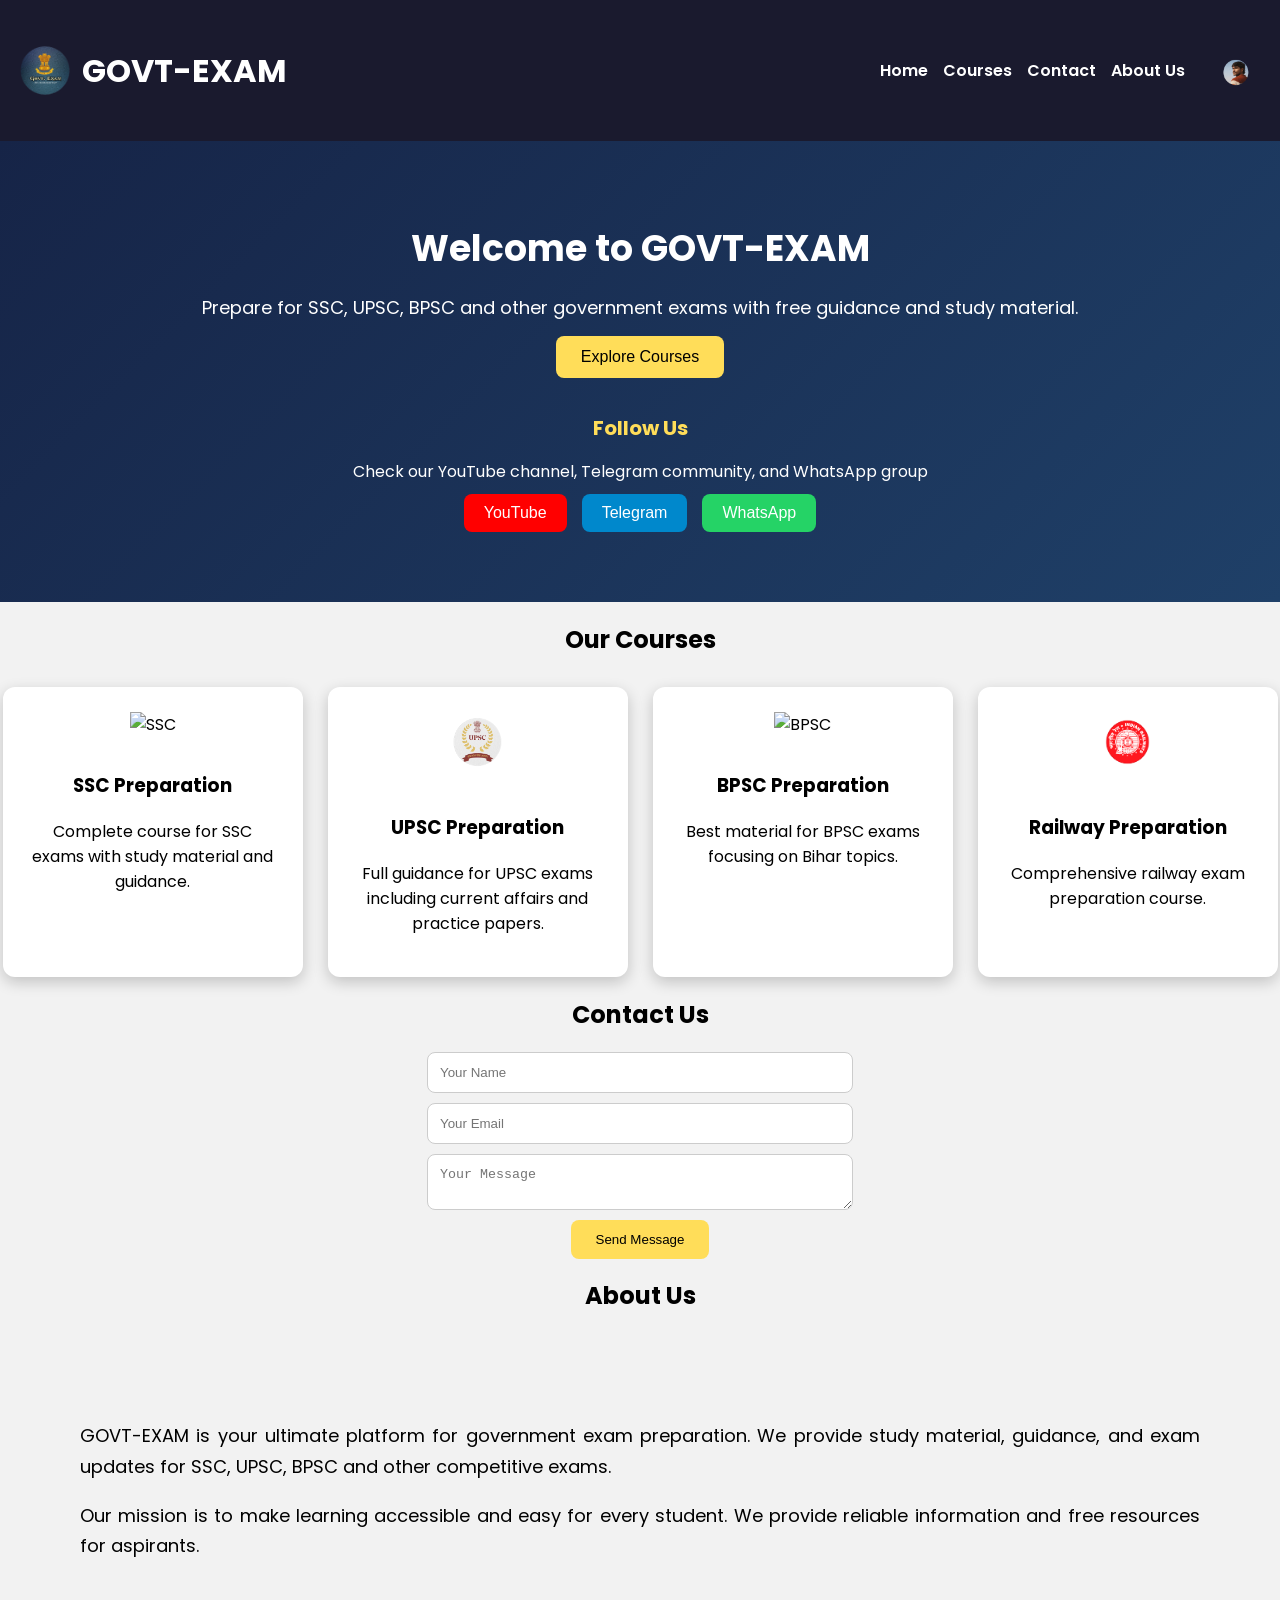
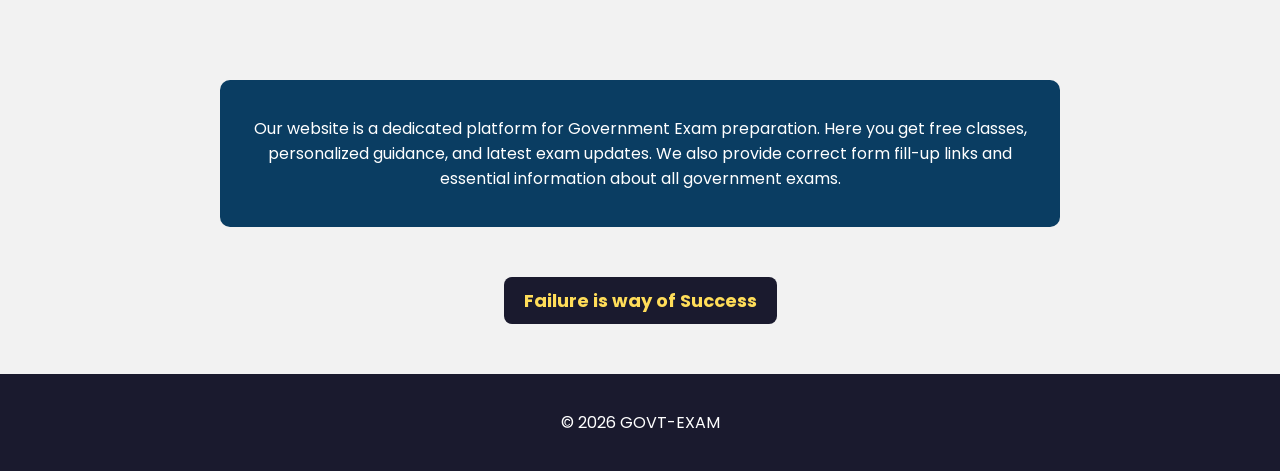
==== index.html @ facf81d2 "Add files via upload" ====
<!DOCTYPE html>
<html lang="en">

<head>
<meta charset="UTF-8">
<meta name="viewport" content="width=device-width, initial-scale=1.0">
<title>GOVT-EXAM</title>
<link rel="stylesheet" href="style.css">
<link href="https://fonts.googleapis.com/css2?family=Poppins:wght@400;600;700&display=swap" rel="stylesheet">
</head>

<body>

<!-- HEADER -->
<header>
  <div class="logo">
    <img src="images/logo.png" alt="Logo" class="site-logo">
    <h1>GOVT-EXAM</h1>
  </div>

  <nav>
    <a href="#home">Home</a>
    <a href="#course">Courses</a>
    <a href="mailto:yakshitttraj09@gmail.com" target="_blank">Contact</a>
    <a href="#about">About Us</a>

    <!-- Right side icon -->
    <img src="images/admin.png" alt="admin" class="header-icon">
  </nav>
</header>

<!-- HERO SECTION -->
<section id="home" class="hero">
  <div class="hero-content">
    <h2 class="fade-text">Welcome to GOVT-EXAM</h2>
    <p class="fade-text">
      Prepare for SSC, UPSC, BPSC and other government exams with free guidance and study material.
    </p>

    <!-- Explore Courses Button -->
    <a href="#course">
      <button class="hero-btn fade-text">Explore Courses</button>
    </a>

    <!-- Follow Us heading + description -->
    <div class="follow-text fade-text">
      <h3>Follow Us</h3>
      <p>Check our YouTube channel, Telegram community, and WhatsApp group</p>
    </div>

    <!-- Follow buttons -->
    <div class="channel-buttons fade-text">
      <a href="https://www.youtube.com/@govt-exam007" target="_blank">
        <button class="youtube-btn">YouTube</button>
      </a>
      <a href="https://t.me/govtexam007" target="_blank">
        <button class="telegram-btn">Telegram</button>
      </a>
      <a href="https://whatsapp.com/channel/0029Vb3pKhh4SpkOGBUiUi27" target="_blank">
        <button class="whatsapp-btn">WhatsApp</button>
      </a>
    </div>
  </div>
</section>

<!-- COURSES SECTION -->
<section id="course">
<h2>Our Courses</h2>
<div class="course-container">
  <div class="course-box">
    <img src="images/ssc.png.png" alt="SSC">
    <h3>SSC Preparation</h3>
    <p>Complete course for SSC exams with study material and guidance.</p>
  </div>
  <div class="course-box">
    <img src="images/upsc.png.png" alt="UPSC">
    <h3>UPSC Preparation</h3>
    <p>Full guidance for UPSC exams including current affairs and practice papers.</p>
  </div>
  <div class="course-box">
    <img src="images/bpsc.png.png" alt="BPSC">
    <h3>BPSC Preparation</h3>
    <p>Best material for BPSC exams focusing on Bihar topics.</p>
  </div>
  <div class="course-box">
    <img src="images/railway.png.png" alt="Railway">
    <h3>Railway Preparation</h3>
    <p>Comprehensive railway exam preparation course.</p>
  </div>
</div>
</section>

<!-- CONTACT SECTION -->
<section id="contact">
<h2>Contact Us</h2>
<form>
  <input type="text" placeholder="Your Name" required>
  <input type="email" placeholder="Your Email" required>
  <textarea placeholder="Your Message" required></textarea>
  <button type="submit">Send Message</button>
</form>
</section>

<!-- ABOUT SECTION -->
<section id="about">
<h2>About Us</h2>
<div class="about-container">
  
  <div class="about-text">
    <p>GOVT-EXAM is your ultimate platform for government exam preparation. 
    We provide study material, guidance, and exam updates for SSC, UPSC, BPSC and other competitive exams.</p>
    <p>Our mission is to make learning accessible and easy for every student. 
    We provide reliable information and free resources for aspirants.</p>
  </div>
</div>

<div class="about-extra">
<p>Our website is a dedicated platform for Government Exam preparation. 
Here you get free classes, personalized guidance, and latest exam updates. 
We also provide correct form fill-up links and essential information about all government exams.</p>
</div>

<div class="about-slogan">
<strong>Failure is way of Success</strong>
</div>
</section>

<!-- FOOTER -->
<footer>
<p>© 2026 GOVT-EXAM</p>
</footer>

<!-- FADE-IN JS -->
<script>
  // Simple page load fade-in
  document.addEventListener('DOMContentLoaded', function() {
    const faders = document.querySelectorAll('.fade-text');
    faders.forEach(el => {
      el.style.opacity = 0;
      el.style.transform = 'translateY(20px)';
      setTimeout(() => {
        el.style.transition = 'all 1s ease';
        el.style.opacity = 1;
        el.style.transform = 'translateY(0)';
      }, 200);
    });
  });
</script>

</body>
</html>
---- style.css ----
/* GENERAL */
body{
  font-family:'Poppins',sans-serif;
  margin:0;
  background:#f2f2f2;
  text-align:center;
}

header{
  background:#1a1a2e;
  color:white;
  padding:15px 20px;
  display:flex;
  justify-content:space-between;
  align-items:center;
  flex-wrap:wrap;
}

.logo{
  display:flex;
  align-items:center;
  gap:12px;
}

.logo img{
  width:50px;
  height:auto;
  object-fit:cover;
  border-radius:50%;
}

nav{
  display:flex;
  align-items:center;
  gap:15px;
}

/* HEADER NAV LINKS */
nav a{
  color:white;
  text-decoration:none;
  font-weight:600;
}

nav a:hover{
  color:#ffdd59;
}

/* HEADER ICON (RIGHT SIDE) */
.header-icon{
  width:50px;       /* circle size */
  height:50px;      /* circle size */
  border-radius:50%;
  object-fit:cover;  /* image poora fill ho */
  cursor:pointer;
  margin-left:10px;
  transition: transform 0.3s ease;
}

.header-icon:hover{
  transform: scale(1.1);
  box-shadow: 0 4px 12px rgba(0,0,0,0.4);
}

/* HERO SECTION */
.hero{
  background: linear-gradient(135deg,#162447,#1f4068);
  color: white;
  padding: 50px 20px;
  display: flex;
  flex-direction: column;
  justify-content: flex-start;
  align-items: center;
  min-height: 320px;
}

.hero-content h2{
  font-size:36px;
  margin-bottom: 10px;
}

.hero-content p{
  font-size:18px;
  margin-bottom: 15px;
}

.hero-btn{
  padding:12px 25px;
  font-size:16px;
  margin-bottom: 15px;
  background:#ffdd59;
  border:none;
  border-radius:8px;
  cursor:pointer;
  transition: all 0.3s ease;
}

.hero-btn:hover{
  transform: scale(1.1);
  box-shadow: 0 8px 20px rgba(0,0,0,0.3);
  background:#ffcc00;
}

/* FOLLOW US heading + description */
.follow-text h3{
  margin-top:20px;
  margin-bottom:5px;
  font-size:20px;
  color:#ffdd59;
}

.follow-text p{
  margin-bottom:10px;
  font-size:16px;
  color:#ffffff;
}

/* Follow buttons */
.channel-buttons{
  display:flex;
  justify-content:center;
  gap:15px;
  flex-wrap:wrap;
  margin-bottom:20px;
}

.channel-buttons button{
  padding:10px 20px;
  border:none;
  border-radius:8px;
  cursor:pointer;
  font-size:16px;
  transition: all 0.3s ease;
}

.youtube-btn{
  background:#ff0000;
  color:white;
}

.youtube-btn:hover{
  transform: scale(1.1);
  box-shadow: 0 8px 20px rgba(0,0,0,0.3);
  background:#cc0000;
}

.telegram-btn{
  background:#0088cc;
  color:white;
}

.telegram-btn:hover{
  transform: scale(1.1);
  box-shadow: 0 8px 20px rgba(0,0,0,0.3);
  background:#0077b6;
}

.whatsapp-btn{
  background:#25D366;
  color:white;
}

.whatsapp-btn:hover{
  transform: scale(1.1);
  box-shadow: 0 8px 20px rgba(0,0,0,0.3);
  background:#1ebe57;
}

/* COURSES */
.course-container{
  display:flex;
  justify-content:center;
  flex-wrap:wrap;
  gap:25px;
  margin-top:30px;
}

.course-box{
  background:white;
  padding:25px;
  width:250px;
  border-radius:12px;
  box-shadow:0 5px 15px rgba(0,0,0,0.2);
  text-align:center;
}

.course-box img{
  width: auto;
  height: 60px;
  object-fit: contain;
  margin-bottom: 15px;
}

/* FORM */
form{
  display:flex;
  flex-direction:column;
  align-items:center;
  gap:10px;
  max-width:400px;
  margin:auto;
}

input,textarea{
  width:100%;
  padding:12px;
  border-radius:8px;
  border:1px solid #ccc;
}

form button{
  padding:12px 25px;
  background:#ffdd59;
  border:none;
  border-radius:8px;
  cursor:pointer;
  transition: all 0.3s ease;
}

form button:hover{
  transform: scale(1.05);
  box-shadow: 0 6px 15px rgba(0,0,0,0.2);
  background:#ffcc00;
}

/* ABOUT */
.about-container{
  display:flex;
  justify-content:center;
  flex-wrap:wrap;
  gap:30px;
  padding:50px;
}

.about-text {
  width: 100%;
  max-width: 100%;
  text-align: justify;
  padding: 20px 30px;
  font-size: 18px;
  line-height: 1.7;
  box-sizing: border-box;
}

.about-extra{
  max-width:800px;
  margin:30px auto;
  background:#0a3d62;
  color:white;
  padding:20px;
  border-radius:10px;
}

.about-slogan{
  display:inline-block;
  margin:20px auto 50px auto;
  padding:10px 20px;
  font-size:18px;
  font-weight:600;
  color:#ffdd59;
  background:#1a1a2e;
  border-radius:8px;
}

/* FADE-IN ANIMATION */
.fade-text{
  opacity: 0;
  transform: translateY(20px);
  transition: all 1s ease;
}

/* FOOTER */
footer{
  background:#1a1a2e;
  color:white;
  padding:20px;
}

/* RESPONSIVE */
@media(max-width:768px){
  header{
    flex-direction:column;
  }

  .course-container{
    flex-direction:column;
    align-items:center;
  }

  .channel-buttons{
    flex-direction:column;
  }
}
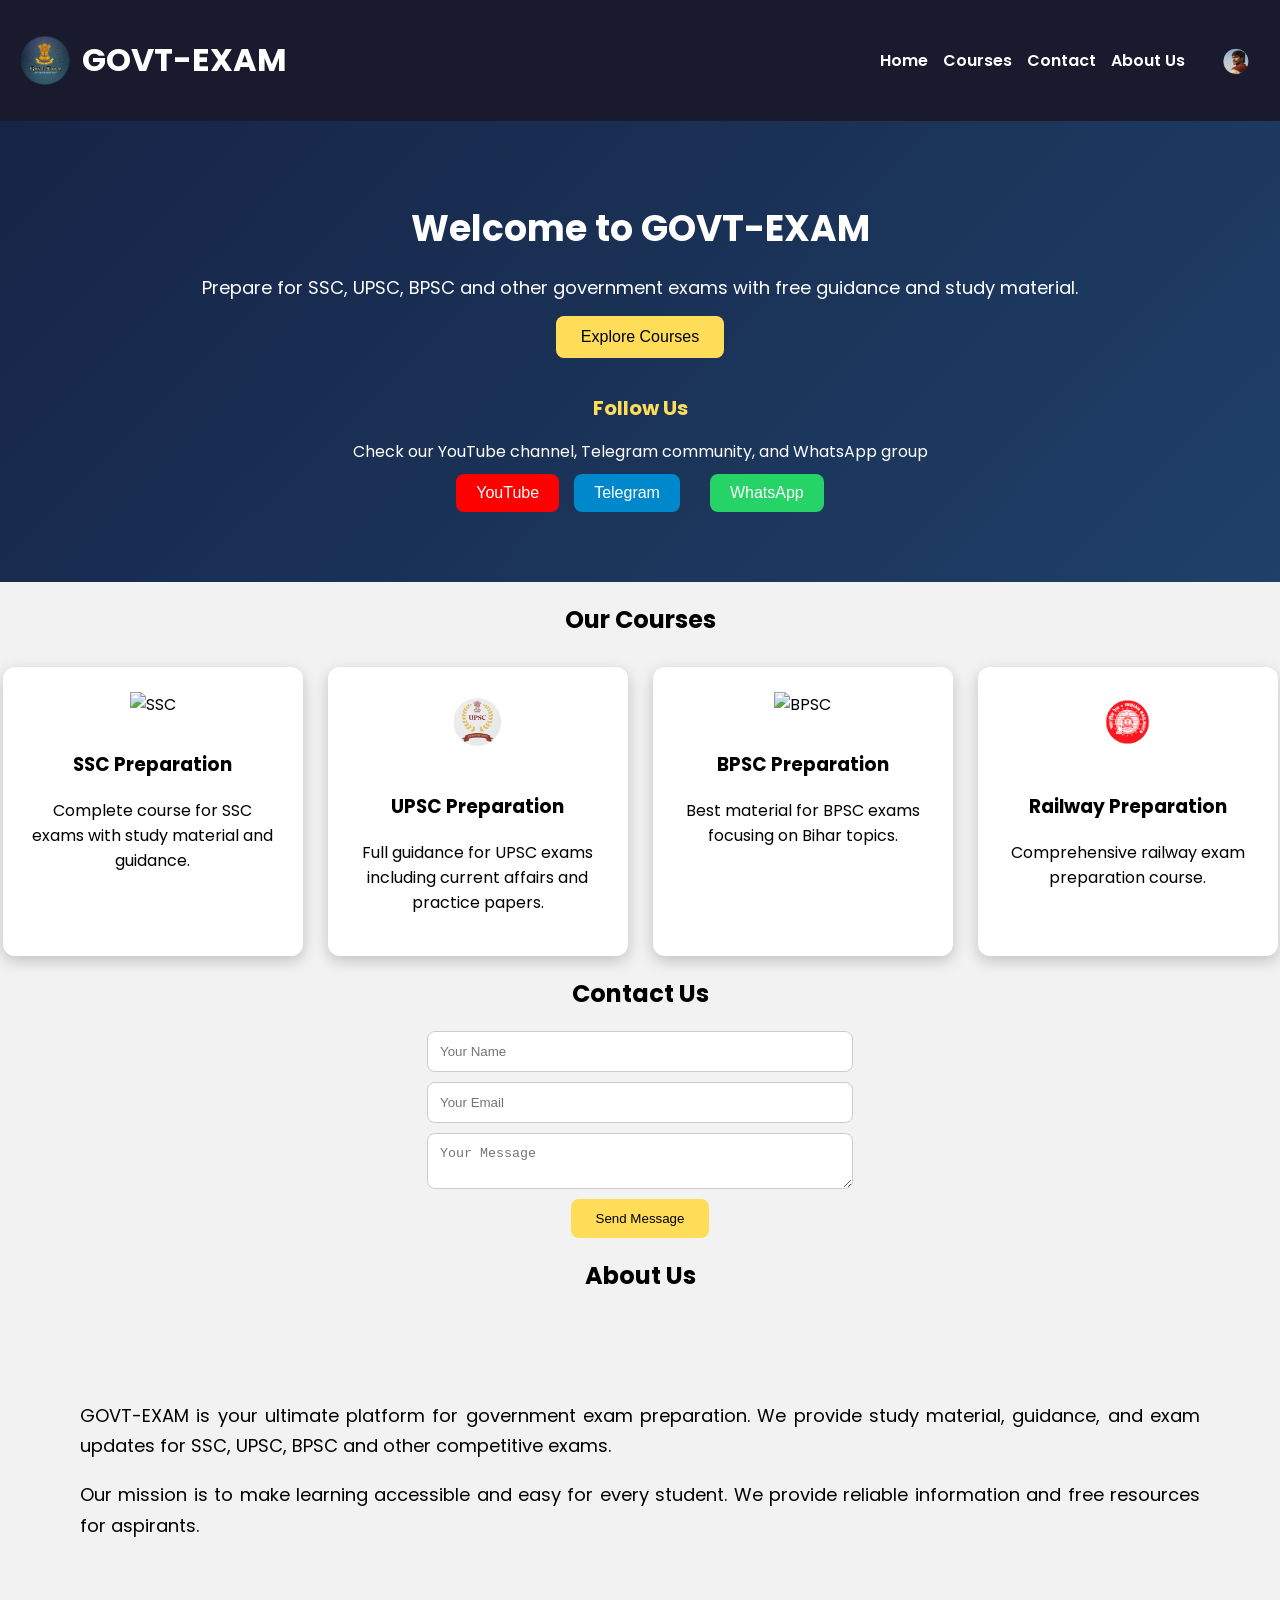
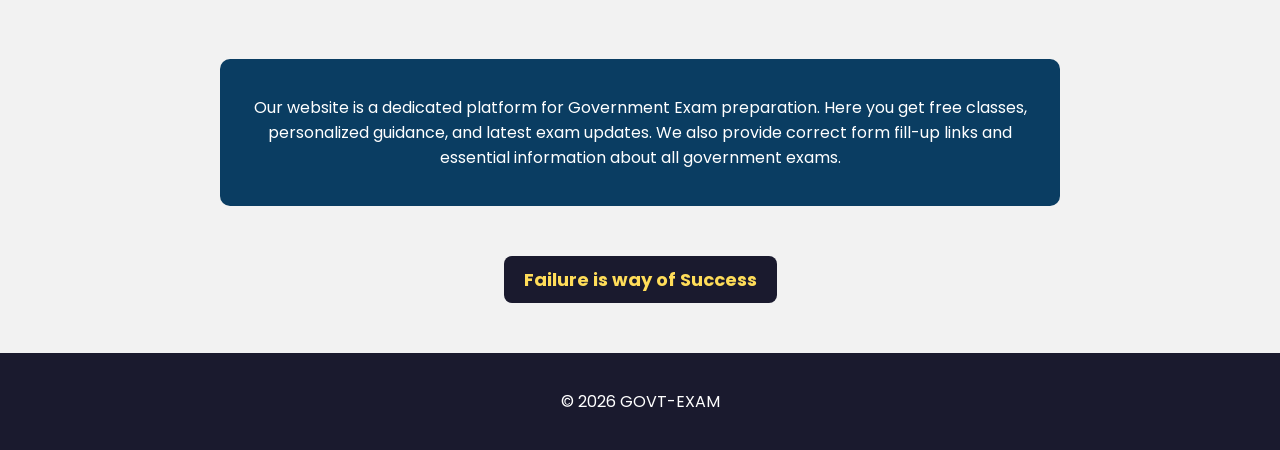
==== commit defede44: "Add files via upload" ====
--- a/index.html
+++ b/index.html
@@ -56,7 +56,7 @@
       <a href="https://t.me/govtexam007" target="_blank">
         <button class="telegram-btn">Telegram</button>
       </a>
-      <a href="https://whatsapp.com/channel/0029Vb3pKhh4SpkOGBUiUi27" target="_blank">
+      <a href="https://wa.me/919608470862" target="_blank"></a>
         <button class="whatsapp-btn">WhatsApp</button>
       </a>
     </div>
--- a/style.css
+++ b/style.css
@@ -6,6 +6,7 @@
   text-align:center;
 }
 
+/* HEADER */
 header{
   background:#1a1a2e;
   color:white;
@@ -24,7 +25,7 @@
 
 .logo img{
   width:50px;
-  height:auto;
+  height:50px;
   object-fit:cover;
   border-radius:50%;
 }
@@ -35,7 +36,7 @@
   gap:15px;
 }
 
-/* HEADER NAV LINKS */
+/* HEADER LINKS */
 nav a{
   color:white;
   text-decoration:none;
@@ -48,10 +49,10 @@
 
 /* HEADER ICON (RIGHT SIDE) */
 .header-icon{
-  width:50px;       /* circle size */
-  height:50px;      /* circle size */
+  width:50px;
+  height:50px;
   border-radius:50%;
-  object-fit:cover;  /* image poora fill ho */
+  object-fit:cover;
   cursor:pointer;
   margin-left:10px;
   transition: transform 0.3s ease;
@@ -101,7 +102,7 @@
   background:#ffcc00;
 }
 
-/* FOLLOW US heading + description */
+/* FOLLOW US */
 .follow-text h3{
   margin-top:20px;
   margin-bottom:5px;
@@ -185,10 +186,10 @@
 }
 
 .course-box img{
-  width: auto;
-  height: 60px;
-  object-fit: contain;
-  margin-bottom: 15px;
+  width:auto;
+  height:60px;
+  object-fit:contain;
+  margin-bottom:15px;
 }
 
 /* FORM */
@@ -232,14 +233,14 @@
   padding:50px;
 }
 
-.about-text {
-  width: 100%;
-  max-width: 100%;
-  text-align: justify;
-  padding: 20px 30px;
-  font-size: 18px;
-  line-height: 1.7;
-  box-sizing: border-box;
+.about-text{
+  width:100%;
+  max-width:100%;
+  text-align:justify;
+  padding:20px 30px;
+  font-size:18px;
+  line-height:1.7;
+  box-sizing:border-box;
 }
 
 .about-extra{
@@ -264,8 +265,8 @@
 
 /* FADE-IN ANIMATION */
 .fade-text{
-  opacity: 0;
-  transform: translateY(20px);
+  opacity:0;
+  transform:translateY(20px);
   transition: all 1s ease;
 }
 
@@ -276,18 +277,49 @@
   padding:20px;
 }
 
-/* RESPONSIVE */
+/* RESPONSIVE / MOBILE */
 @media(max-width:768px){
   header{
     flex-direction:column;
-  }
-
-  .course-container{
+    align-items:center;
+    gap:10px;
+  }
+  nav{
     flex-direction:column;
+    gap:10px;
     align-items:center;
   }
-
+  .header-icon{
+    margin-left:0;
+    margin-top:5px;
+  }
+  .hero-content h2{
+    font-size:28px;
+  }
+  .hero-content p{
+    font-size:16px;
+  }
+  .hero-btn{
+    width:80%;
+    padding:12px 0;
+  }
   .channel-buttons{
     flex-direction:column;
+    gap:10px;
+  }
+  .course-box{
+    width:90%;
+    max-width:300px;
+    margin:auto;
+  }
+  .about-text{
+    padding:15px 10px;
+  }
+  .about-extra{
+    padding:15px 10px;
+  }
+  .about-slogan{
+    font-size:16px;
+    padding:8px 15px;
   }
 }
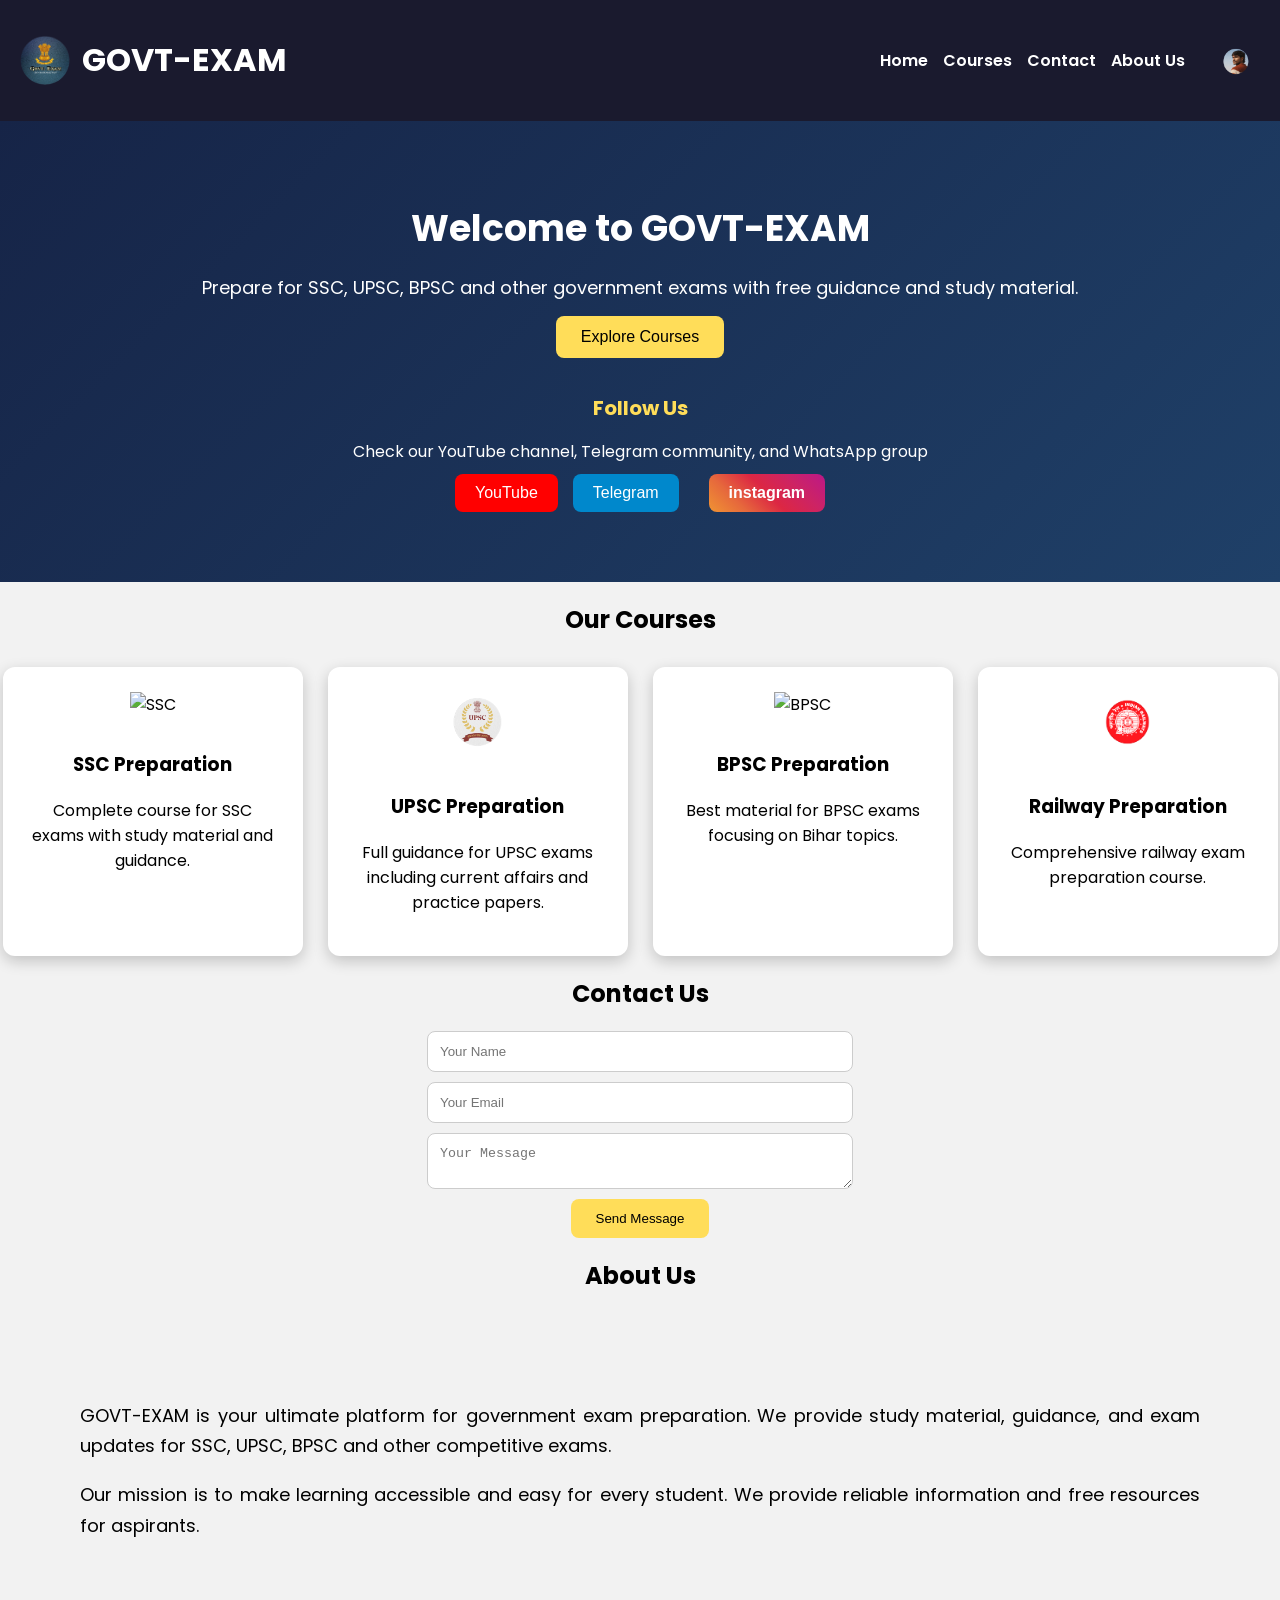
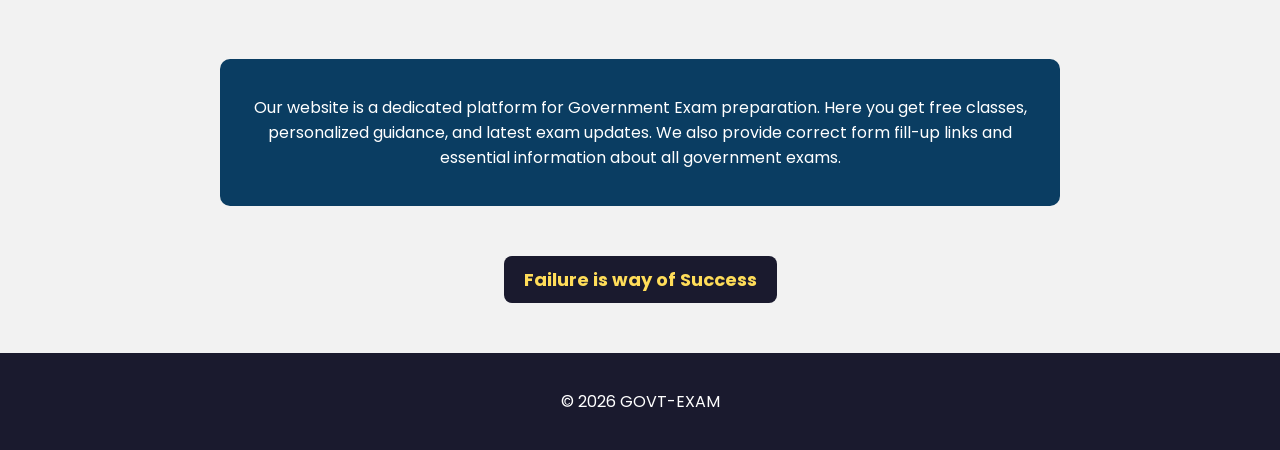
==== commit 1c8ddc4e: "Add files via upload" ====
--- a/index.html
+++ b/index.html
@@ -56,8 +56,8 @@
       <a href="https://t.me/govtexam007" target="_blank">
         <button class="telegram-btn">Telegram</button>
       </a>
-      <a href="https://wa.me/919608470862" target="_blank"></a>
-        <button class="whatsapp-btn">WhatsApp</button>
+      <a href="https://www.instagram.com/i.m_s_suryavansi45k?igsh=MWpoMmgzaXhkYjN5eQ==" target="_blank"></a>
+        <button class="instagram-btn">instagram</button>
       </a>
     </div>
   </div>
--- a/style.css
+++ b/style.css
@@ -160,13 +160,22 @@
   background:#25D366;
   color:white;
 }
-
-.whatsapp-btn:hover{
-  transform: scale(1.1);
-  box-shadow: 0 8px 20px rgba(0,0,0,0.3);
-  background:#1ebe57;
-}
-
+.instagram-btn {
+  display: inline-block;
+  padding: 10px 20px;
+  color: white;
+  font-size: 16px;
+  text-decoration: none;
+  border-radius: 8px;
+  font-weight: bold;
+  background: linear-gradient(45deg, #f09433, #e6683c, #dc2743, #cc2366, #bc1888);
+  transition: 0.3s;
+}
+
+.instagram-btn:hover {
+  transform: scale(1.05);
+  opacity: 0.9;
+}
 /* COURSES */
 .course-container{
   display:flex;
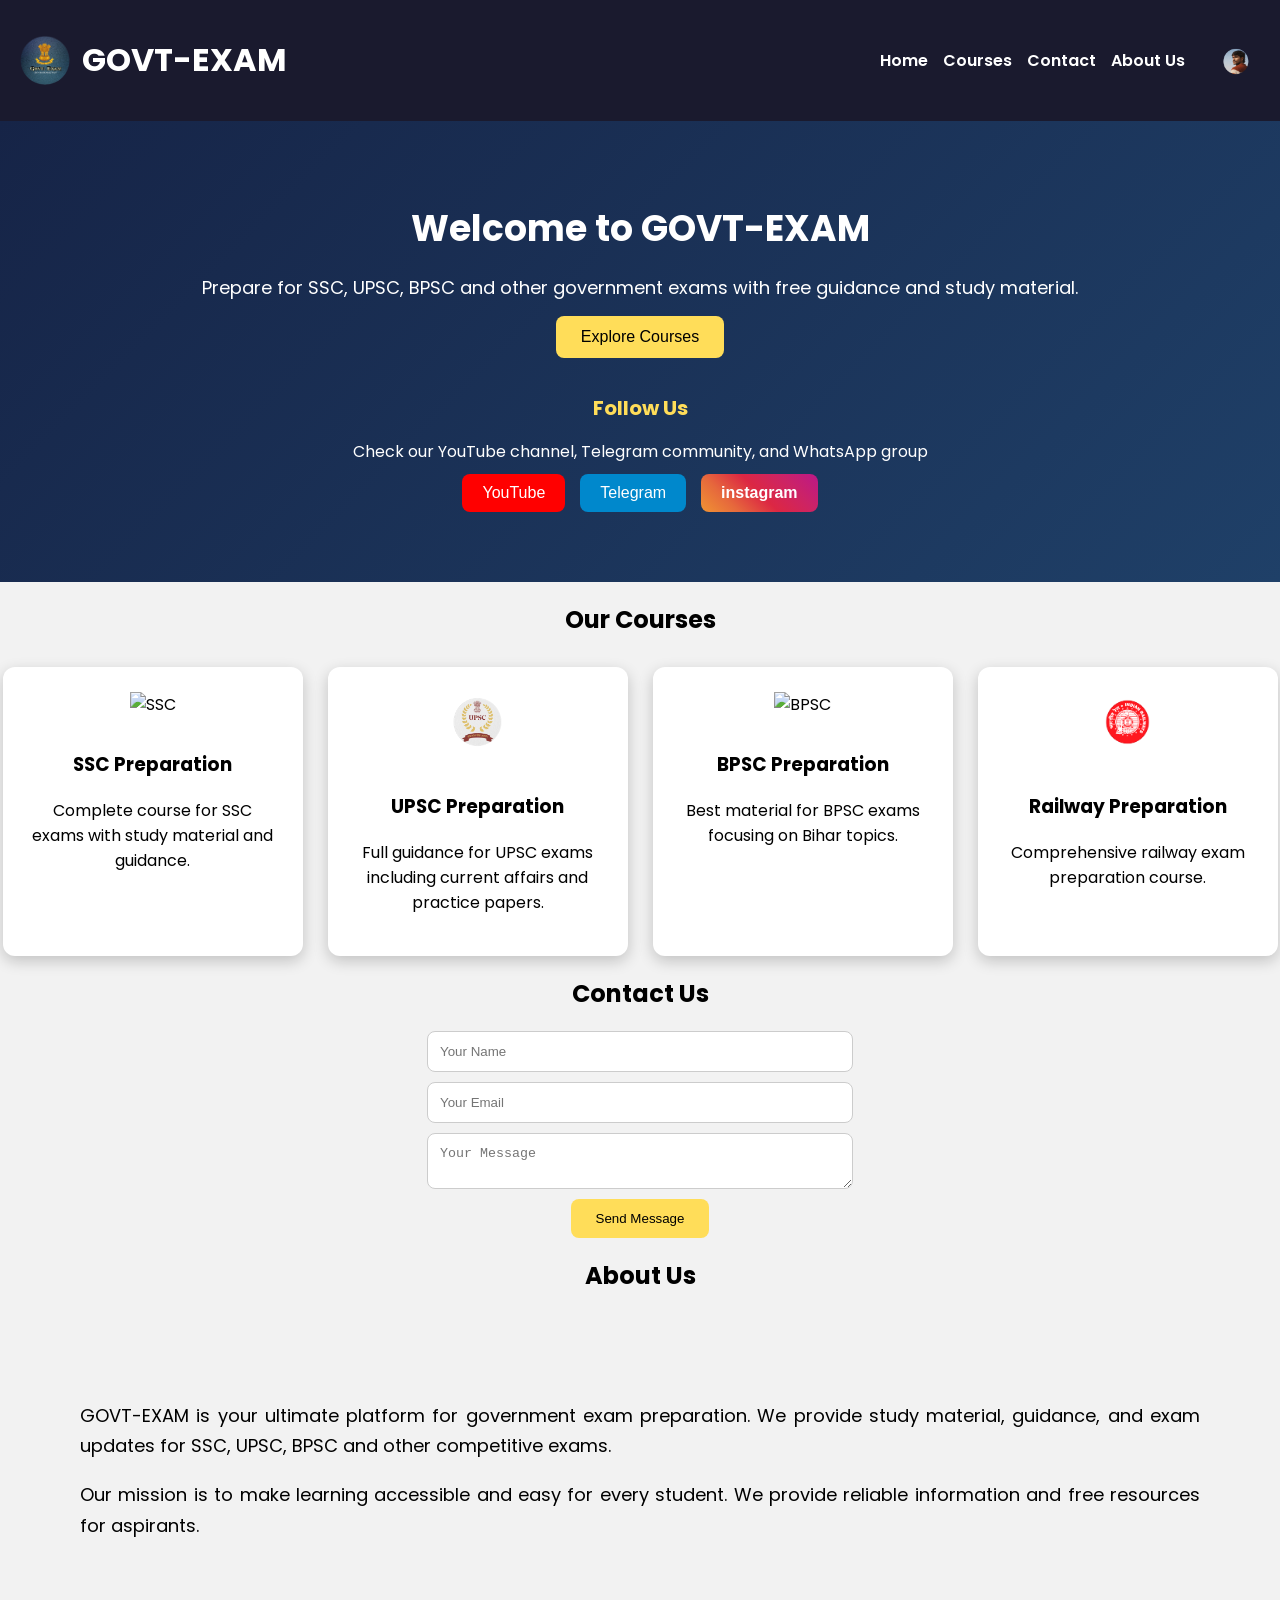
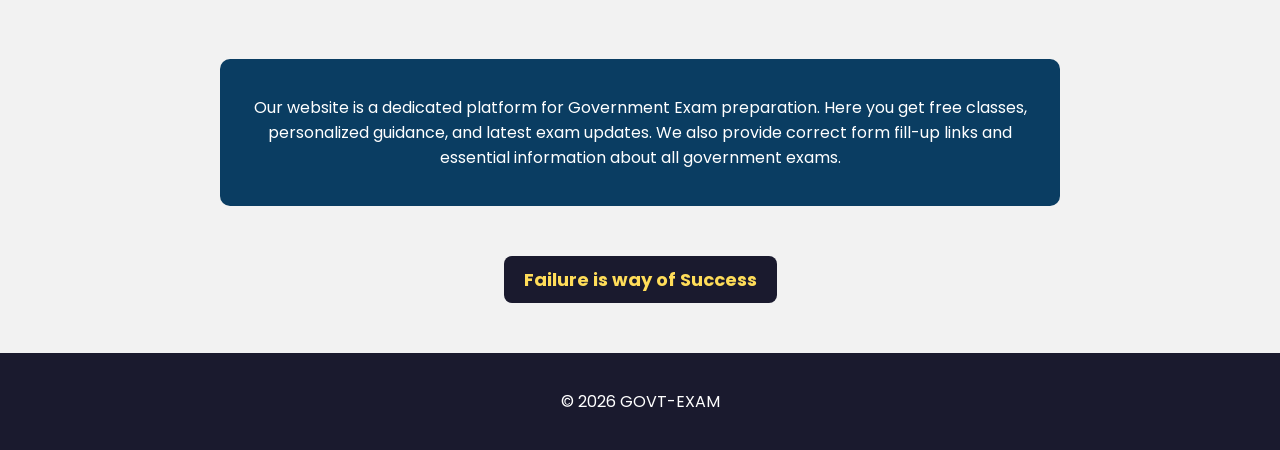
==== commit 0cee4e0d: "Add files via upload" ====
--- a/index.html
+++ b/index.html
@@ -56,8 +56,8 @@
       <a href="https://t.me/govtexam007" target="_blank">
         <button class="telegram-btn">Telegram</button>
       </a>
-      <a href="https://www.instagram.com/i.m_s_suryavansi45k?igsh=MWpoMmgzaXhkYjN5eQ==" target="_blank"></a>
-        <button class="instagram-btn">instagram</button>
+    <a href="https://www.instagram.com/i.m_s_suryavansi45k?igsh=MWpoMmgzaXhkYjN5eQ==" target="-blank">
+      <button class="instagram-btn">instagram</button>
       </a>
     </div>
   </div>
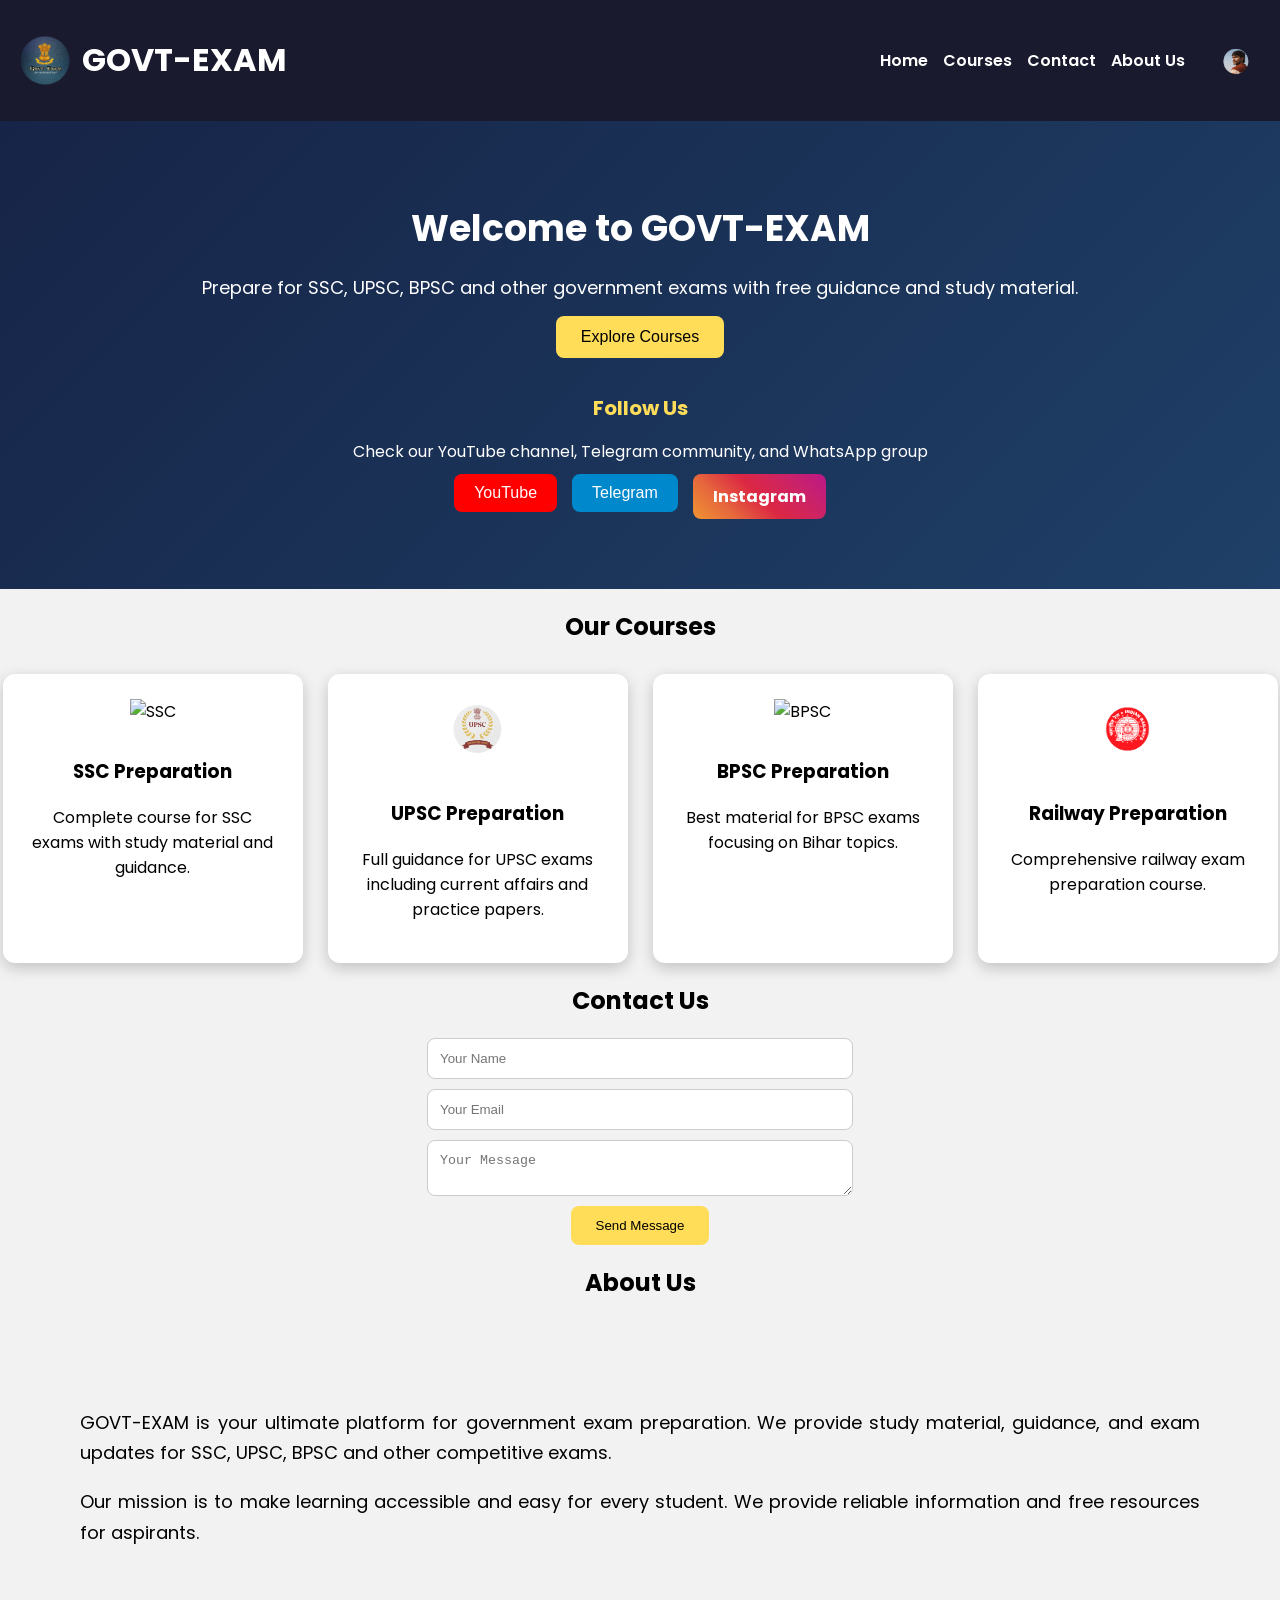
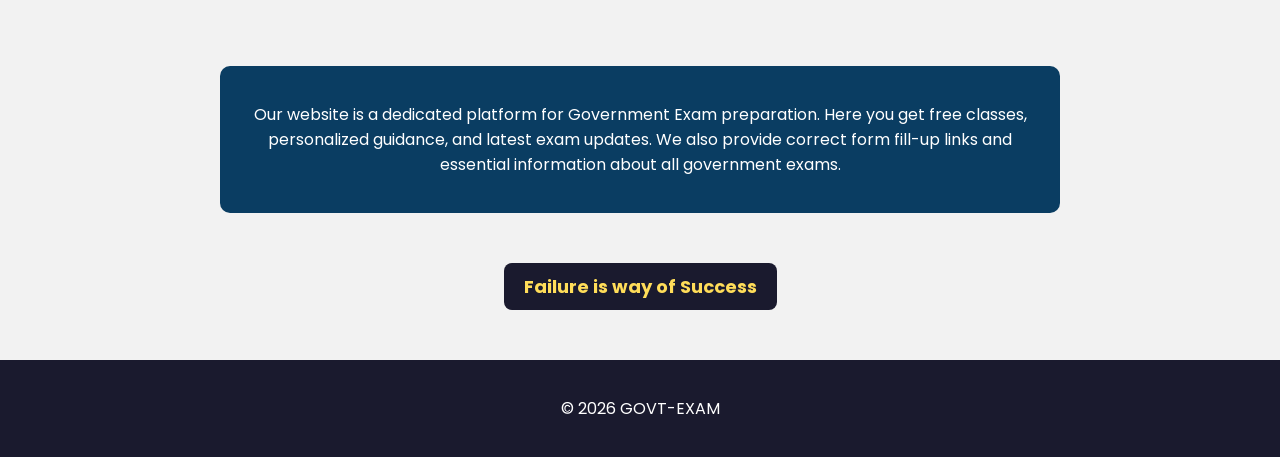
==== commit d2e62bf6: "Add files via upload" ====
--- a/index.html
+++ b/index.html
@@ -56,9 +56,9 @@
       <a href="https://t.me/govtexam007" target="_blank">
         <button class="telegram-btn">Telegram</button>
       </a>
-    <a href="https://www.instagram.com/i.m_s_suryavansi45k?igsh=MWpoMmgzaXhkYjN5eQ==" target="-blank">
-      <button class="instagram-btn">instagram</button>
-      </a>
+    <a href="https://www.instagram.com/i.m_s_suryavansi45k?igsh=MWpoMmgzaXhkYjN5eQ==" target="_blank" class="instagram-btn">
+   Instagram
+</a>
     </div>
   </div>
 </section>
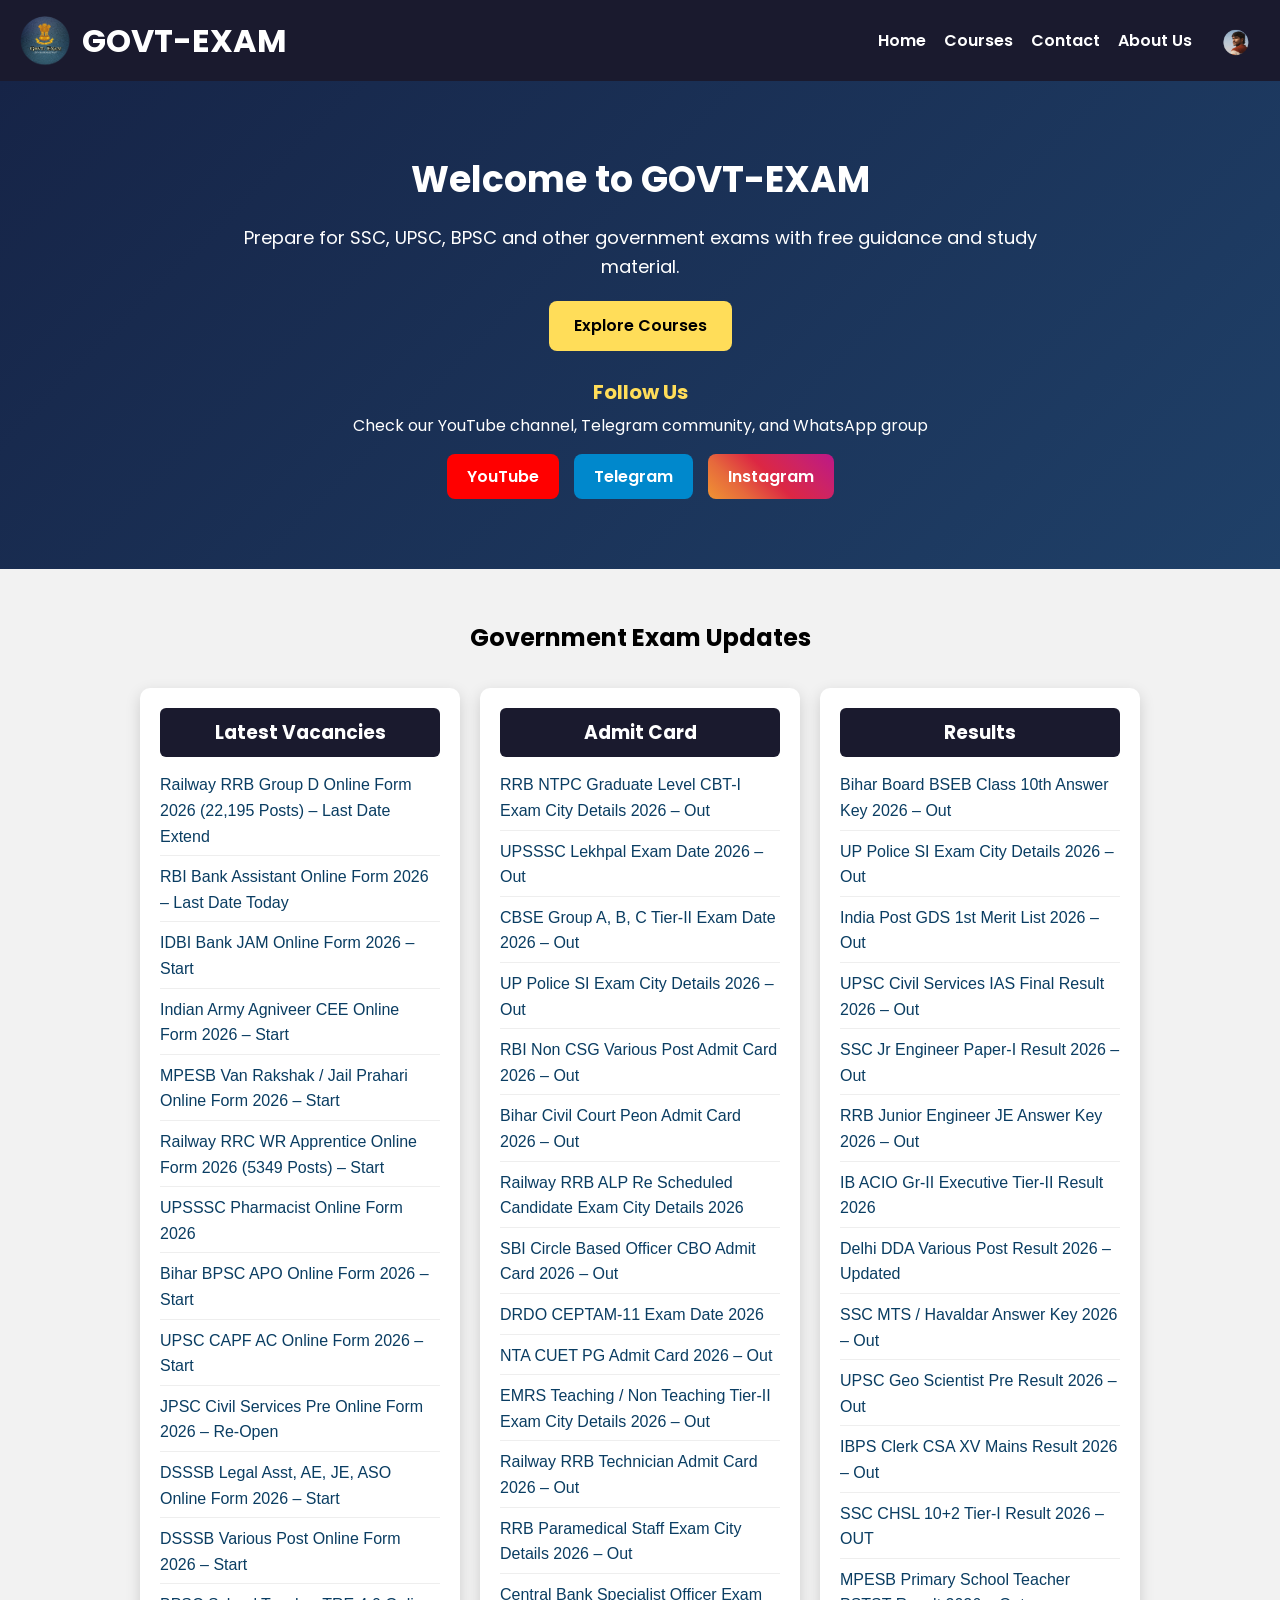
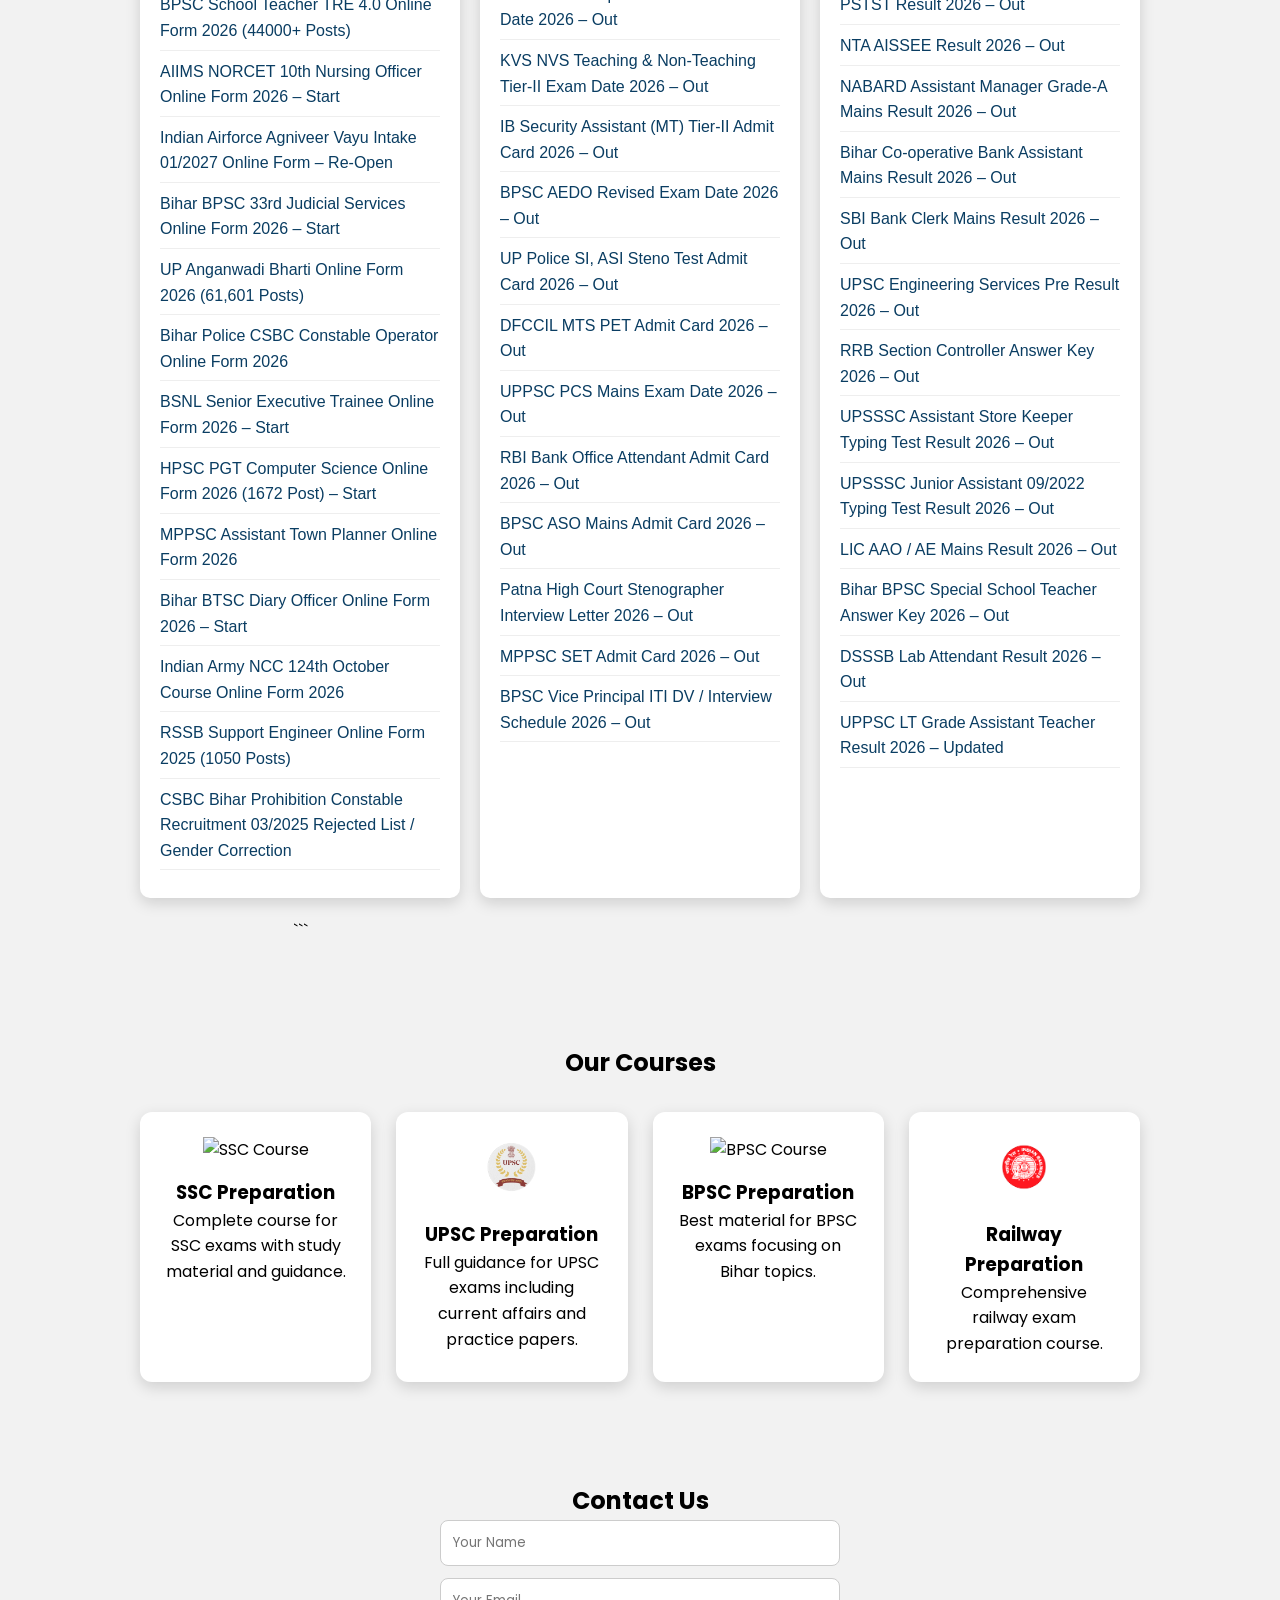
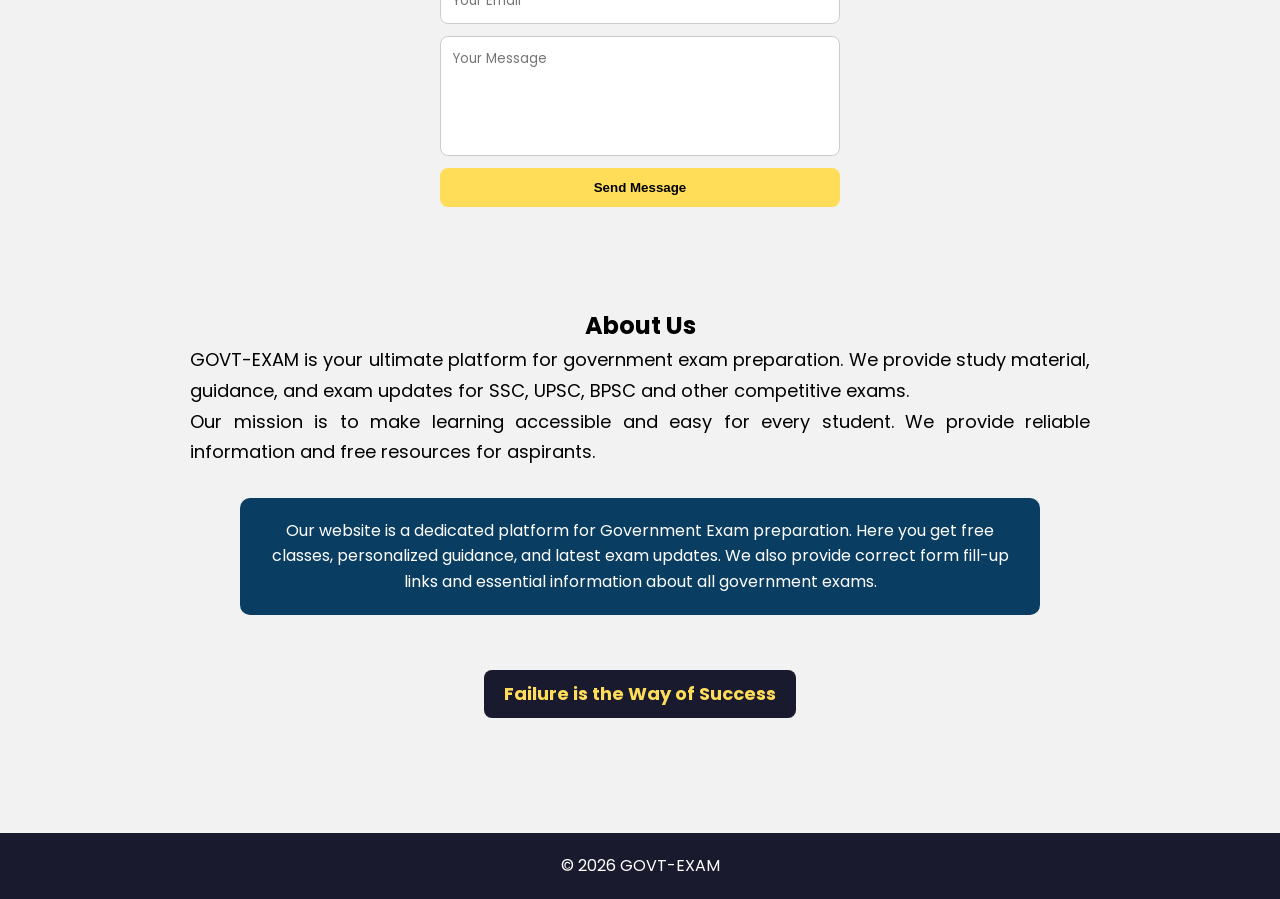
==== commit 23331d19: "Add files via upload" ====
--- a/index.html
+++ b/index.html
@@ -2,150 +2,459 @@
 <html lang="en">
 
 <head>
+
 <meta charset="UTF-8">
 <meta name="viewport" content="width=device-width, initial-scale=1.0">
+
 <title>GOVT-EXAM</title>
+
+<meta name="description" content="Prepare for SSC, UPSC, BPSC and other government exams with free guidance and study material.">
+
 <link rel="stylesheet" href="style.css">
+
 <link href="https://fonts.googleapis.com/css2?family=Poppins:wght@400;600;700&display=swap" rel="stylesheet">
+
 </head>
 
 <body>
 
 <!-- HEADER -->
+
 <header>
-  <div class="logo">
-    <img src="images/logo.png" alt="Logo" class="site-logo">
-    <h1>GOVT-EXAM</h1>
-  </div>
-
-  <nav>
-    <a href="#home">Home</a>
-    <a href="#course">Courses</a>
-    <a href="mailto:yakshitttraj09@gmail.com" target="_blank">Contact</a>
-    <a href="#about">About Us</a>
-
-    <!-- Right side icon -->
-    <img src="images/admin.png" alt="admin" class="header-icon">
-  </nav>
+
+<div class="logo">
+
+<img src="images/logo.png" alt="GOVT EXAM Logo" class="site-logo">
+
+<h1>GOVT-EXAM</h1>
+
+</div>
+
+<nav>
+
+<a href="#home">Home</a>
+
+<a href="#course">Courses</a>
+
+<a href="#contact">Contact</a>
+
+<a href="#about">About Us</a>
+
+<img src="images/admin.png" alt="Admin Icon" class="header-icon">
+
+</nav>
+
 </header>
 
+
+
 <!-- HERO SECTION -->
+
 <section id="home" class="hero">
-  <div class="hero-content">
-    <h2 class="fade-text">Welcome to GOVT-EXAM</h2>
-    <p class="fade-text">
-      Prepare for SSC, UPSC, BPSC and other government exams with free guidance and study material.
-    </p>
-
-    <!-- Explore Courses Button -->
-    <a href="#course">
-      <button class="hero-btn fade-text">Explore Courses</button>
-    </a>
-
-    <!-- Follow Us heading + description -->
-    <div class="follow-text fade-text">
-      <h3>Follow Us</h3>
-      <p>Check our YouTube channel, Telegram community, and WhatsApp group</p>
-    </div>
-
-    <!-- Follow buttons -->
-    <div class="channel-buttons fade-text">
-      <a href="https://www.youtube.com/@govt-exam007" target="_blank">
-        <button class="youtube-btn">YouTube</button>
-      </a>
-      <a href="https://t.me/govtexam007" target="_blank">
-        <button class="telegram-btn">Telegram</button>
-      </a>
-    <a href="https://www.instagram.com/i.m_s_suryavansi45k?igsh=MWpoMmgzaXhkYjN5eQ==" target="_blank" class="instagram-btn">
-   Instagram
+
+<div class="hero-content">
+
+<h2 class="fade-text">Welcome to GOVT-EXAM</h2>
+
+<p class="fade-text">
+Prepare for SSC, UPSC, BPSC and other government exams with free guidance and study material.
+</p>
+
+
+<a href="#course" class="hero-btn fade-text">
+Explore Courses
 </a>
-    </div>
-  </div>
+
+
+<div class="follow-text fade-text">
+
+<h3>Follow Us</h3>
+
+<p>Check our YouTube channel, Telegram community, and WhatsApp group</p>
+
+</div>
+
+
+<div class="channel-buttons fade-text">
+
+<a href="https://www.youtube.com/@govt-exam007" target="_blank" class="youtube-btn">
+YouTube
+</a>
+
+<a href="https://t.me/govtexam007" target="_blank" class="telegram-btn">
+Telegram
+</a>
+
+<a href="https://www.instagram.com/radhakrishnasoulz" target="_blank" class="instagram-btn">
+Instagram
+</a>
+
+</div>
+
+</div>
+
 </section>
+<!-- GOVT EXAM UPDATES -->
+
+<section id="updates">
+
+<h2>Government Exam Updates</h2>
+
+<div class="updates-container">
+
+<!-- Vacancies -->
+<div class="update-box">
+
+<h3>Latest Vacancies</h3>
+
+<ul>
+
+<li><a href="#">Railway RRB Group D Online Form 2026 (22,195 Posts) – Last Date Extend</a></li>
+
+<li><a href="#">RBI Bank Assistant Online Form 2026 – Last Date Today</a></li>
+
+<li><a href="#">IDBI Bank JAM Online Form 2026 – Start</a></li>
+
+<li><a href="#">Indian Army Agniveer CEE Online Form 2026 – Start</a></li>
+
+<li><a href="#">MPESB Van Rakshak / Jail Prahari Online Form 2026 – Start</a></li>
+
+<li><a href="#">Railway RRC WR Apprentice Online Form 2026 (5349 Posts) – Start</a></li>
+
+<li><a href="#">UPSSSC Pharmacist Online Form 2026</a></li>
+
+<li><a href="#">Bihar BPSC APO Online Form 2026 – Start</a></li>
+
+<li><a href="#">UPSC CAPF AC Online Form 2026 – Start</a></li>
+
+<li><a href="#">JPSC Civil Services Pre Online Form 2026 – Re-Open</a></li>
+
+<li><a href="#">DSSSB Legal Asst, AE, JE, ASO Online Form 2026 – Start</a></li>
+
+<li><a href="#">DSSSB Various Post Online Form 2026 – Start</a></li>
+
+<li><a href="#">BPSC School Teacher TRE 4.0 Online Form 2026 (44000+ Posts)</a></li>
+
+<li><a href="#">AIIMS NORCET 10th Nursing Officer Online Form 2026 – Start</a></li>
+
+<li><a href="#">Indian Airforce Agniveer Vayu Intake 01/2027 Online Form – Re-Open</a></li>
+
+<li><a href="#">Bihar BPSC 33rd Judicial Services Online Form 2026 – Start</a></li>
+
+<li><a href="#">UP Anganwadi Bharti Online Form 2026 (61,601 Posts)</a></li>
+
+<li><a href="#">Bihar Police CSBC Constable Operator Online Form 2026</a></li>
+
+<li><a href="#">BSNL Senior Executive Trainee Online Form 2026 – Start</a></li>
+
+<li><a href="#">HPSC PGT Computer Science Online Form 2026 (1672 Post) – Start</a></li>
+
+<li><a href="#">MPPSC Assistant Town Planner Online Form 2026</a></li>
+
+<li><a href="#">Bihar BTSC Diary Officer Online Form 2026 – Start</a></li>
+
+<li><a href="#">Indian Army NCC 124th October Course Online Form 2026</a></li>
+
+<li><a href="#">RSSB Support Engineer Online Form 2025 (1050 Posts)</a></li>
+
+<li><a href="#">CSBC Bihar Prohibition Constable Recruitment 03/2025 Rejected List / Gender Correction</a></li>
+
+</ul>
+
+</div>
+
+<!-- Admit Card -->
+
+<div class="update-box">
+
+<h3>Admit Card</h3>
+
+<ul>
+
+<li><a href="#">RRB NTPC Graduate Level CBT-I Exam City Details 2026 – Out</a></li>
+
+<li><a href="#">UPSSSC Lekhpal Exam Date 2026 – Out</a></li>
+
+<li><a href="#">CBSE Group A, B, C Tier-II Exam Date 2026 – Out</a></li>
+
+<li><a href="#">UP Police SI Exam City Details 2026 – Out</a></li>
+
+<li><a href="#">RBI Non CSG Various Post Admit Card 2026 – Out</a></li>
+
+<li><a href="#">Bihar Civil Court Peon Admit Card 2026 – Out</a></li>
+
+<li><a href="#">Railway RRB ALP Re Scheduled Candidate Exam City Details 2026</a></li>
+
+<li><a href="#">SBI Circle Based Officer CBO Admit Card 2026 – Out</a></li>
+
+<li><a href="#">DRDO CEPTAM-11 Exam Date 2026</a></li>
+
+<li><a href="#">NTA CUET PG Admit Card 2026 – Out</a></li>
+
+<li><a href="#">EMRS Teaching / Non Teaching Tier-II Exam City Details 2026 – Out</a></li>
+
+<li><a href="#">Railway RRB Technician Admit Card 2026 – Out</a></li>
+
+<li><a href="#">RRB Paramedical Staff Exam City Details 2026 – Out</a></li>
+
+<li><a href="#">Central Bank Specialist Officer Exam Date 2026 – Out</a></li>
+
+<li><a href="#">KVS NVS Teaching & Non-Teaching Tier-II Exam Date 2026 – Out</a></li>
+
+<li><a href="#">IB Security Assistant (MT) Tier-II Admit Card 2026 – Out</a></li>
+
+<li><a href="#">BPSC AEDO Revised Exam Date 2026 – Out</a></li>
+
+<li><a href="#">UP Police SI, ASI Steno Test Admit Card 2026 – Out</a></li>
+
+<li><a href="#">DFCCIL MTS PET Admit Card 2026 – Out</a></li>
+
+<li><a href="#">UPPSC PCS Mains Exam Date 2026 – Out</a></li>
+
+<li><a href="#">RBI Bank Office Attendant Admit Card 2026 – Out</a></li>
+
+<li><a href="#">BPSC ASO Mains Admit Card 2026 – Out</a></li>
+
+<li><a href="#">Patna High Court Stenographer Interview Letter 2026 – Out</a></li>
+
+<li><a href="#">MPPSC SET Admit Card 2026 – Out</a></li>
+
+<li><a href="#">BPSC Vice Principal ITI DV / Interview Schedule 2026 – Out</a></li>
+
+</ul>
+
+</div>
+
+<!-- Results -->
+<div class="update-box">
+
+<h3>Results</h3>
+
+<ul>
+
+<li><a href="#">Bihar Board BSEB Class 10th Answer Key 2026 – Out</a></li>
+
+<li><a href="#">UP Police SI Exam City Details 2026 – Out</a></li>
+
+<li><a href="#">India Post GDS 1st Merit List 2026 – Out</a></li>
+
+<li><a href="#">UPSC Civil Services IAS Final Result 2026 – Out</a></li>
+
+<li><a href="#">SSC Jr Engineer Paper-I Result 2026 – Out</a></li>
+
+<li><a href="#">RRB Junior Engineer JE Answer Key 2026 – Out</a></li>
+
+<li><a href="#">IB ACIO Gr-II Executive Tier-II Result 2026</a></li>
+
+<li><a href="#">Delhi DDA Various Post Result 2026 – Updated</a></li>
+
+<li><a href="#">SSC MTS / Havaldar Answer Key 2026 – Out</a></li>
+
+<li><a href="#">UPSC Geo Scientist Pre Result 2026 – Out</a></li>
+
+<li><a href="#">IBPS Clerk CSA XV Mains Result 2026 – Out</a></li>
+
+<li><a href="#">SSC CHSL 10+2 Tier-I Result 2026 – OUT</a></li>
+
+<li><a href="#">MPESB Primary School Teacher PSTST Result 2026 – Out</a></li>
+
+<li><a href="#">NTA AISSEE Result 2026 – Out</a></li>
+
+<li><a href="#">NABARD Assistant Manager Grade-A Mains Result 2026 – Out</a></li>
+
+<li><a href="#">Bihar Co-operative Bank Assistant Mains Result 2026 – Out</a></li>
+
+<li><a href="#">SBI Bank Clerk Mains Result 2026 – Out</a></li>
+
+<li><a href="#">UPSC Engineering Services Pre Result 2026 – Out</a></li>
+
+<li><a href="#">RRB Section Controller Answer Key 2026 – Out</a></li>
+
+<li><a href="#">UPSSSC Assistant Store Keeper Typing Test Result 2026 – Out</a></li>
+
+<li><a href="#">UPSSSC Junior Assistant 09/2022 Typing Test Result 2026 – Out</a></li>
+
+<li><a href="#">LIC AAO / AE Mains Result 2026 – Out</a></li>
+
+<li><a href="#">Bihar BPSC Special School Teacher Answer Key 2026 – Out</a></li>
+
+<li><a href="#">DSSSB Lab Attendant Result 2026 – Out</a></li>
+
+<li><a href="#">UPPSC LT Grade Assistant Teacher Result 2026 – Updated</a></li>
+
+</ul>
+
+</div>
+```
+
+
+</section>
+
+
 
 <!-- COURSES SECTION -->
+
 <section id="course">
+
 <h2>Our Courses</h2>
+
 <div class="course-container">
-  <div class="course-box">
-    <img src="images/ssc.png.png" alt="SSC">
-    <h3>SSC Preparation</h3>
-    <p>Complete course for SSC exams with study material and guidance.</p>
-  </div>
-  <div class="course-box">
-    <img src="images/upsc.png.png" alt="UPSC">
-    <h3>UPSC Preparation</h3>
-    <p>Full guidance for UPSC exams including current affairs and practice papers.</p>
-  </div>
-  <div class="course-box">
-    <img src="images/bpsc.png.png" alt="BPSC">
-    <h3>BPSC Preparation</h3>
-    <p>Best material for BPSC exams focusing on Bihar topics.</p>
-  </div>
-  <div class="course-box">
-    <img src="images/railway.png.png" alt="Railway">
-    <h3>Railway Preparation</h3>
-    <p>Comprehensive railway exam preparation course.</p>
-  </div>
-</div>
+
+<div class="course-box">
+
+<img src="images/ssc.png.png" alt="SSC Course" loading="lazy">
+
+<h3>SSC Preparation</h3>
+
+<p>Complete course for SSC exams with study material and guidance.</p>
+
+</div>
+
+
+<div class="course-box">
+
+<img src="images/upsc.png.png" alt="UPSC Course" loading="lazy">
+
+<h3>UPSC Preparation</h3>
+
+<p>Full guidance for UPSC exams including current affairs and practice papers.</p>
+
+</div>
+
+
+<div class="course-box">
+
+<img src="images/bpsc.png.png" alt="BPSC Course" loading="lazy">
+
+<h3>BPSC Preparation</h3>
+
+<p>Best material for BPSC exams focusing on Bihar topics.</p>
+
+</div>
+
+
+<div class="course-box">
+
+<img src="images/railway.png.png" alt="Railway Course" loading="lazy">
+
+<h3>Railway Preparation</h3>
+
+<p>Comprehensive railway exam preparation course.</p>
+
+</div>
+
+</div>
+
 </section>
 
+
+
 <!-- CONTACT SECTION -->
+
 <section id="contact">
+
 <h2>Contact Us</h2>
+
 <form>
-  <input type="text" placeholder="Your Name" required>
-  <input type="email" placeholder="Your Email" required>
-  <textarea placeholder="Your Message" required></textarea>
-  <button type="submit">Send Message</button>
+
+<input type="text" placeholder="Your Name" required>
+
+<input type="email" placeholder="Your Email" required>
+
+<textarea placeholder="Your Message" required></textarea>
+
+<button type="submit">Send Message</button>
+
 </form>
+
 </section>
 
+
+
 <!-- ABOUT SECTION -->
+
 <section id="about">
+
 <h2>About Us</h2>
+
 <div class="about-container">
-  
-  <div class="about-text">
-    <p>GOVT-EXAM is your ultimate platform for government exam preparation. 
-    We provide study material, guidance, and exam updates for SSC, UPSC, BPSC and other competitive exams.</p>
-    <p>Our mission is to make learning accessible and easy for every student. 
-    We provide reliable information and free resources for aspirants.</p>
-  </div>
-</div>
+
+<div class="about-text">
+
+<p>
+GOVT-EXAM is your ultimate platform for government exam preparation.
+We provide study material, guidance, and exam updates for SSC, UPSC, BPSC and other competitive exams.
+</p>
+
+<p>
+Our mission is to make learning accessible and easy for every student.
+We provide reliable information and free resources for aspirants.
+</p>
+
+</div>
+
+</div>
+
 
 <div class="about-extra">
-<p>Our website is a dedicated platform for Government Exam preparation. 
-Here you get free classes, personalized guidance, and latest exam updates. 
-We also provide correct form fill-up links and essential information about all government exams.</p>
-</div>
+
+<p>
+Our website is a dedicated platform for Government Exam preparation.
+Here you get free classes, personalized guidance, and latest exam updates.
+We also provide correct form fill-up links and essential information about all government exams.
+</p>
+
+</div>
+
 
 <div class="about-slogan">
-<strong>Failure is way of Success</strong>
-</div>
+
+<strong>Failure is the Way of Success</strong>
+
+</div>
+
 </section>
 
+
+
 <!-- FOOTER -->
+
 <footer>
+
 <p>© 2026 GOVT-EXAM</p>
+
 </footer>
 
-<!-- FADE-IN JS -->
+
+
+<!-- FADE-IN ANIMATION JS -->
+
 <script>
-  // Simple page load fade-in
-  document.addEventListener('DOMContentLoaded', function() {
-    const faders = document.querySelectorAll('.fade-text');
-    faders.forEach(el => {
-      el.style.opacity = 0;
-      el.style.transform = 'translateY(20px)';
-      setTimeout(() => {
-        el.style.transition = 'all 1s ease';
-        el.style.opacity = 1;
-        el.style.transform = 'translateY(0)';
-      }, 200);
-    });
-  });
+
+document.addEventListener("DOMContentLoaded", function () {
+
+const faders = document.querySelectorAll(".fade-text");
+
+faders.forEach((el, index) => {
+
+el.style.opacity = "0";
+el.style.transform = "translateY(20px)";
+
+setTimeout(() => {
+
+el.style.transition = "all 0.8s ease";
+el.style.opacity = "1";
+el.style.transform = "translateY(0)";
+
+}, 200 * index);
+
+});
+
+});
+
 </script>
 
+
 </body>
+
 </html>
--- a/style.css
+++ b/style.css
@@ -1,334 +1,417 @@
+/* RESET */
+*{
+margin:0;
+padding:0;
+box-sizing:border-box;
+}
+
 /* GENERAL */
+
 body{
-  font-family:'Poppins',sans-serif;
-  margin:0;
-  background:#f2f2f2;
-  text-align:center;
+font-family:'Poppins',sans-serif;
+background:#f2f2f2;
+text-align:center;
+line-height:1.6;
 }
 
 /* HEADER */
+
 header{
-  background:#1a1a2e;
-  color:white;
-  padding:15px 20px;
-  display:flex;
-  justify-content:space-between;
-  align-items:center;
-  flex-wrap:wrap;
+background:#1a1a2e;
+color:white;
+padding:15px 20px;
+display:flex;
+justify-content:space-between;
+align-items:center;
+flex-wrap:wrap;
 }
 
 .logo{
-  display:flex;
-  align-items:center;
-  gap:12px;
+display:flex;
+align-items:center;
+gap:12px;
 }
 
 .logo img{
-  width:50px;
-  height:50px;
-  object-fit:cover;
-  border-radius:50%;
+width:50px;
+height:50px;
+object-fit:cover;
+border-radius:50%;
 }
 
 nav{
-  display:flex;
-  align-items:center;
-  gap:15px;
-}
-
-/* HEADER LINKS */
+display:flex;
+align-items:center;
+gap:18px;
+flex-wrap:wrap;
+}
+
 nav a{
-  color:white;
-  text-decoration:none;
-  font-weight:600;
+color:white;
+text-decoration:none;
+font-weight:600;
+transition:0.3s;
 }
 
 nav a:hover{
-  color:#ffdd59;
-}
-
-/* HEADER ICON (RIGHT SIDE) */
+color:#ffdd59;
+}
+
+/* HEADER ICON */
+
 .header-icon{
-  width:50px;
-  height:50px;
-  border-radius:50%;
-  object-fit:cover;
-  cursor:pointer;
-  margin-left:10px;
-  transition: transform 0.3s ease;
+width:50px;
+height:50px;
+border-radius:50%;
+object-fit:cover;
+cursor:pointer;
+transition:0.3s;
 }
 
 .header-icon:hover{
-  transform: scale(1.1);
-  box-shadow: 0 4px 12px rgba(0,0,0,0.4);
+transform:scale(1.1);
+box-shadow:0 4px 12px rgba(0,0,0,0.4);
 }
 
 /* HERO SECTION */
+
 .hero{
-  background: linear-gradient(135deg,#162447,#1f4068);
-  color: white;
-  padding: 50px 20px;
-  display: flex;
-  flex-direction: column;
-  justify-content: flex-start;
-  align-items: center;
-  min-height: 320px;
+background:linear-gradient(135deg,#162447,#1f4068);
+color:white;
+padding:70px 20px;
+display:flex;
+justify-content:center;
+align-items:center;
+flex-direction:column;
+}
+
+.hero-content{
+max-width:800px;
 }
 
 .hero-content h2{
-  font-size:36px;
-  margin-bottom: 10px;
+font-size:36px;
+margin-bottom:15px;
 }
 
 .hero-content p{
-  font-size:18px;
-  margin-bottom: 15px;
-}
+font-size:18px;
+margin-bottom:20px;
+}
+
+/* HERO BUTTON */
 
 .hero-btn{
-  padding:12px 25px;
-  font-size:16px;
-  margin-bottom: 15px;
-  background:#ffdd59;
-  border:none;
-  border-radius:8px;
-  cursor:pointer;
-  transition: all 0.3s ease;
+display:inline-block;
+padding:12px 25px;
+font-size:16px;
+background:#ffdd59;
+color:black;
+border-radius:8px;
+text-decoration:none;
+font-weight:600;
+transition:0.3s;
 }
 
 .hero-btn:hover{
-  transform: scale(1.1);
-  box-shadow: 0 8px 20px rgba(0,0,0,0.3);
-  background:#ffcc00;
-}
-
-/* FOLLOW US */
+transform:scale(1.08);
+box-shadow:0 8px 20px rgba(0,0,0,0.3);
+background:#ffcc00;
+}
+
+/* FOLLOW TEXT */
+
 .follow-text h3{
-  margin-top:20px;
-  margin-bottom:5px;
-  font-size:20px;
-  color:#ffdd59;
+margin-top:25px;
+margin-bottom:5px;
+font-size:20px;
+color:#ffdd59;
 }
 
 .follow-text p{
-  margin-bottom:10px;
-  font-size:16px;
-  color:#ffffff;
-}
-
-/* Follow buttons */
+font-size:16px;
+margin-bottom:15px;
+}
+
+/* FOLLOW BUTTONS */
+
 .channel-buttons{
-  display:flex;
-  justify-content:center;
-  gap:15px;
-  flex-wrap:wrap;
-  margin-bottom:20px;
-}
-
-.channel-buttons button{
-  padding:10px 20px;
-  border:none;
-  border-radius:8px;
-  cursor:pointer;
-  font-size:16px;
-  transition: all 0.3s ease;
-}
+display:flex;
+justify-content:center;
+gap:15px;
+flex-wrap:wrap;
+}
+
+.channel-buttons a{
+padding:10px 20px;
+border-radius:8px;
+text-decoration:none;
+color:white;
+font-size:16px;
+font-weight:600;
+transition:0.3s;
+}
+
+/* YOUTUBE */
 
 .youtube-btn{
-  background:#ff0000;
-  color:white;
+background:#ff0000;
 }
 
 .youtube-btn:hover{
-  transform: scale(1.1);
-  box-shadow: 0 8px 20px rgba(0,0,0,0.3);
-  background:#cc0000;
-}
+transform:scale(1.08);
+box-shadow:0 8px 20px rgba(0,0,0,0.3);
+background:#cc0000;
+}
+
+/* TELEGRAM */
 
 .telegram-btn{
-  background:#0088cc;
-  color:white;
+background:#0088cc;
 }
 
 .telegram-btn:hover{
-  transform: scale(1.1);
-  box-shadow: 0 8px 20px rgba(0,0,0,0.3);
-  background:#0077b6;
-}
-
-.whatsapp-btn{
-  background:#25D366;
-  color:white;
-}
-.instagram-btn {
-  display: inline-block;
-  padding: 10px 20px;
-  color: white;
-  font-size: 16px;
-  text-decoration: none;
-  border-radius: 8px;
-  font-weight: bold;
-  background: linear-gradient(45deg, #f09433, #e6683c, #dc2743, #cc2366, #bc1888);
-  transition: 0.3s;
-}
-
-.instagram-btn:hover {
-  transform: scale(1.05);
-  opacity: 0.9;
-}
+transform:scale(1.08);
+box-shadow:0 8px 20px rgba(0,0,0,0.3);
+background:#0077b6;
+}
+
+/* INSTAGRAM */
+
+.instagram-btn{
+background:linear-gradient(45deg,#f09433,#e6683c,#dc2743,#cc2366,#bc1888);
+}
+
+.instagram-btn:hover{
+transform:scale(1.08);
+opacity:0.9;
+}
+/* GOVT EXAM UPDATES */
+
+#updates{
+padding:50px 20px;
+}
+
+.updates-container{
+display:grid;
+grid-template-columns:repeat(auto-fit,minmax(250px,1fr));
+gap:20px;
+max-width:1000px;
+margin:auto;
+margin-top:30px;
+}
+
+.update-box{
+background:white;
+padding:20px;
+border-radius:10px;
+box-shadow:0 5px 15px rgba(0,0,0,0.15);
+text-align:left;
+}
+
+.update-box h3{
+background:#1a1a2e;
+color:white;
+padding:10px;
+border-radius:6px;
+margin-bottom:15px;
+text-align:center;
+}
+
+.update-box ul{
+list-style:none;
+padding:0;
+}
+
+.update-box ul li{
+margin-bottom:8px;
+}
+
+.update-box ul li a{
+text-decoration:none;
+color:#0a3d62;
+font-weight:500;
+}
+
+.update-box ul li a:hover{
+color:#ff6b00;
+}
+
 /* COURSES */
+
+#course{
+padding:50px 20px;
+}
+
 .course-container{
-  display:flex;
-  justify-content:center;
-  flex-wrap:wrap;
-  gap:25px;
-  margin-top:30px;
+display:grid;
+grid-template-columns:repeat(auto-fit,minmax(220px,1fr));
+gap:25px;
+max-width:1000px;
+margin:auto;
+margin-top:30px;
 }
 
 .course-box{
-  background:white;
-  padding:25px;
-  width:250px;
-  border-radius:12px;
-  box-shadow:0 5px 15px rgba(0,0,0,0.2);
-  text-align:center;
+background:white;
+padding:25px;
+border-radius:12px;
+box-shadow:0 5px 15px rgba(0,0,0,0.15);
+transition:0.3s;
+}
+
+.course-box:hover{
+transform:translateY(-5px);
 }
 
 .course-box img{
-  width:auto;
-  height:60px;
-  object-fit:contain;
-  margin-bottom:15px;
-}
-
-/* FORM */
+height:60px;
+object-fit:contain;
+margin-bottom:15px;
+}
+
+/* CONTACT */
+
+#contact{
+padding:50px 20px;
+}
+
 form{
-  display:flex;
-  flex-direction:column;
-  align-items:center;
-  gap:10px;
-  max-width:400px;
-  margin:auto;
+display:flex;
+flex-direction:column;
+gap:12px;
+max-width:400px;
+margin:auto;
 }
 
 input,textarea{
-  width:100%;
-  padding:12px;
-  border-radius:8px;
-  border:1px solid #ccc;
+padding:12px;
+border-radius:8px;
+border:1px solid #ccc;
+font-family:'Poppins',sans-serif;
+}
+
+textarea{
+resize:none;
+height:120px;
 }
 
 form button{
-  padding:12px 25px;
-  background:#ffdd59;
-  border:none;
-  border-radius:8px;
-  cursor:pointer;
-  transition: all 0.3s ease;
+padding:12px;
+background:#ffdd59;
+border:none;
+border-radius:8px;
+cursor:pointer;
+font-weight:600;
+transition:0.3s;
 }
 
 form button:hover{
-  transform: scale(1.05);
-  box-shadow: 0 6px 15px rgba(0,0,0,0.2);
-  background:#ffcc00;
+background:#ffcc00;
+transform:scale(1.05);
 }
 
 /* ABOUT */
-.about-container{
-  display:flex;
-  justify-content:center;
-  flex-wrap:wrap;
-  gap:30px;
-  padding:50px;
+
+#about{
+padding:50px 20px;
 }
 
 .about-text{
-  width:100%;
-  max-width:100%;
-  text-align:justify;
-  padding:20px 30px;
-  font-size:18px;
-  line-height:1.7;
-  box-sizing:border-box;
+max-width:900px;
+margin:auto;
+text-align:justify;
+font-size:18px;
+line-height:1.7;
 }
 
 .about-extra{
-  max-width:800px;
-  margin:30px auto;
-  background:#0a3d62;
-  color:white;
-  padding:20px;
-  border-radius:10px;
+max-width:800px;
+margin:30px auto;
+background:#0a3d62;
+color:white;
+padding:20px;
+border-radius:10px;
 }
 
 .about-slogan{
-  display:inline-block;
-  margin:20px auto 50px auto;
-  padding:10px 20px;
-  font-size:18px;
-  font-weight:600;
-  color:#ffdd59;
-  background:#1a1a2e;
-  border-radius:8px;
-}
-
-/* FADE-IN ANIMATION */
+display:inline-block;
+margin:25px auto;
+padding:10px 20px;
+font-size:18px;
+font-weight:600;
+color:#ffdd59;
+background:#1a1a2e;
+border-radius:8px;
+}
+
+/* FOOTER */
+
+footer{
+background:#1a1a2e;
+color:white;
+padding:20px;
+margin-top:40px;
+}
+/* LATEST VACANCIES SCROLL */
+
+.update-box ul{
+list-style:none;
+padding:0;
+}
+
+.update-box ul li{
+margin-bottom:8px;
+border-bottom:1px solid #eee;
+padding-bottom:6px;
+}
+
+.update-box ul li{
+margin-bottom:8px;
+border-bottom:1px solid #eee;
+padding-bottom:6px;
+}
+
+/* ANIMATION */
+
 .fade-text{
-  opacity:0;
-  transform:translateY(20px);
-  transition: all 1s ease;
-}
-
-/* FOOTER */
-footer{
-  background:#1a1a2e;
-  color:white;
-  padding:20px;
-}
-
-/* RESPONSIVE / MOBILE */
+opacity:0;
+transform:translateY(20px);
+transition:all 1s ease;
+}
+
+/* MOBILE */
+
 @media(max-width:768px){
-  header{
-    flex-direction:column;
-    align-items:center;
-    gap:10px;
-  }
-  nav{
-    flex-direction:column;
-    gap:10px;
-    align-items:center;
-  }
-  .header-icon{
-    margin-left:0;
-    margin-top:5px;
-  }
-  .hero-content h2{
-    font-size:28px;
-  }
-  .hero-content p{
-    font-size:16px;
-  }
-  .hero-btn{
-    width:80%;
-    padding:12px 0;
-  }
-  .channel-buttons{
-    flex-direction:column;
-    gap:10px;
-  }
-  .course-box{
-    width:90%;
-    max-width:300px;
-    margin:auto;
-  }
-  .about-text{
-    padding:15px 10px;
-  }
-  .about-extra{
-    padding:15px 10px;
-  }
-  .about-slogan{
-    font-size:16px;
-    padding:8px 15px;
-  }
+
+header{
+flex-direction:column;
+gap:10px;
+}
+
+nav{
+flex-direction:column;
+gap:10px;
+}
+
+.hero-content h2{
+font-size:28px;
+}
+
+.hero-content p{
+font-size:16px;
+}
+
+.hero-btn{
+width:80%;
+}
+
+.course-container{
+grid-template-columns:1fr;
+}
+
+.about-text{
+font-size:16px;
+}
+
 }
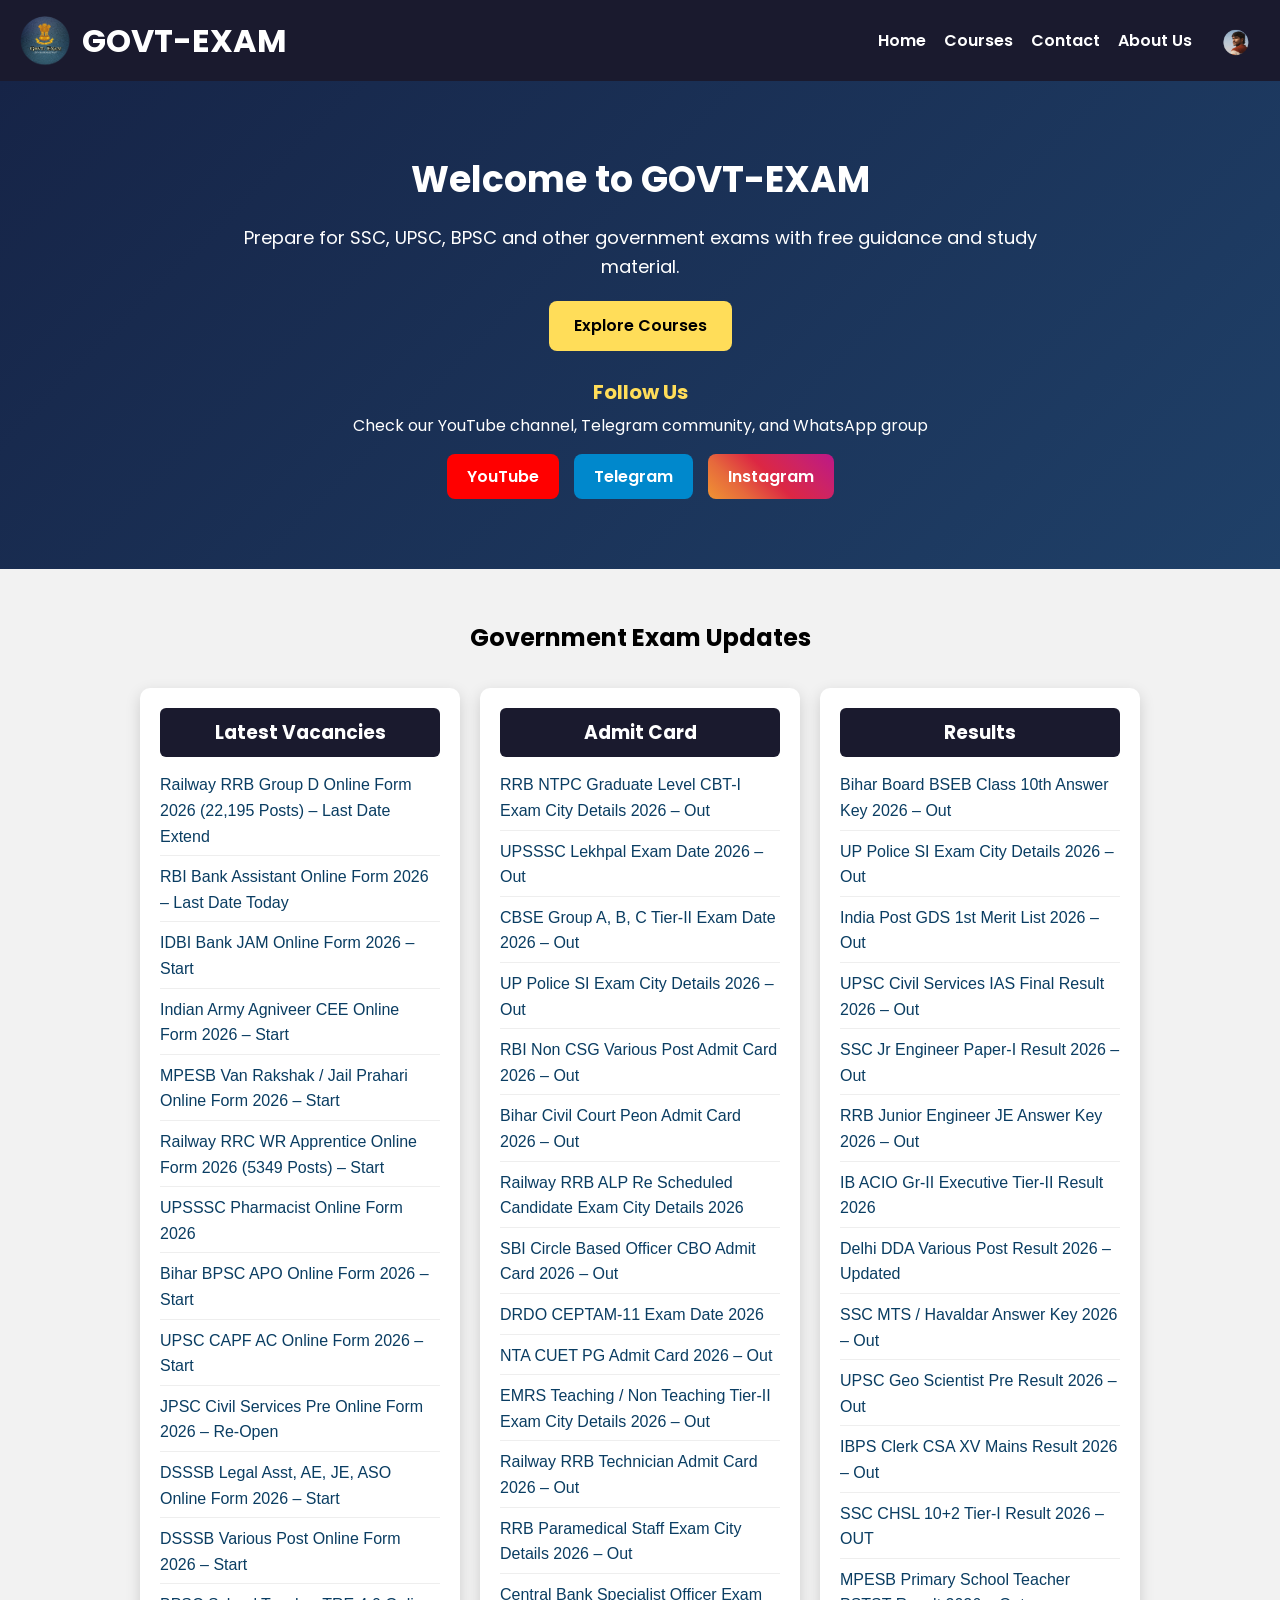
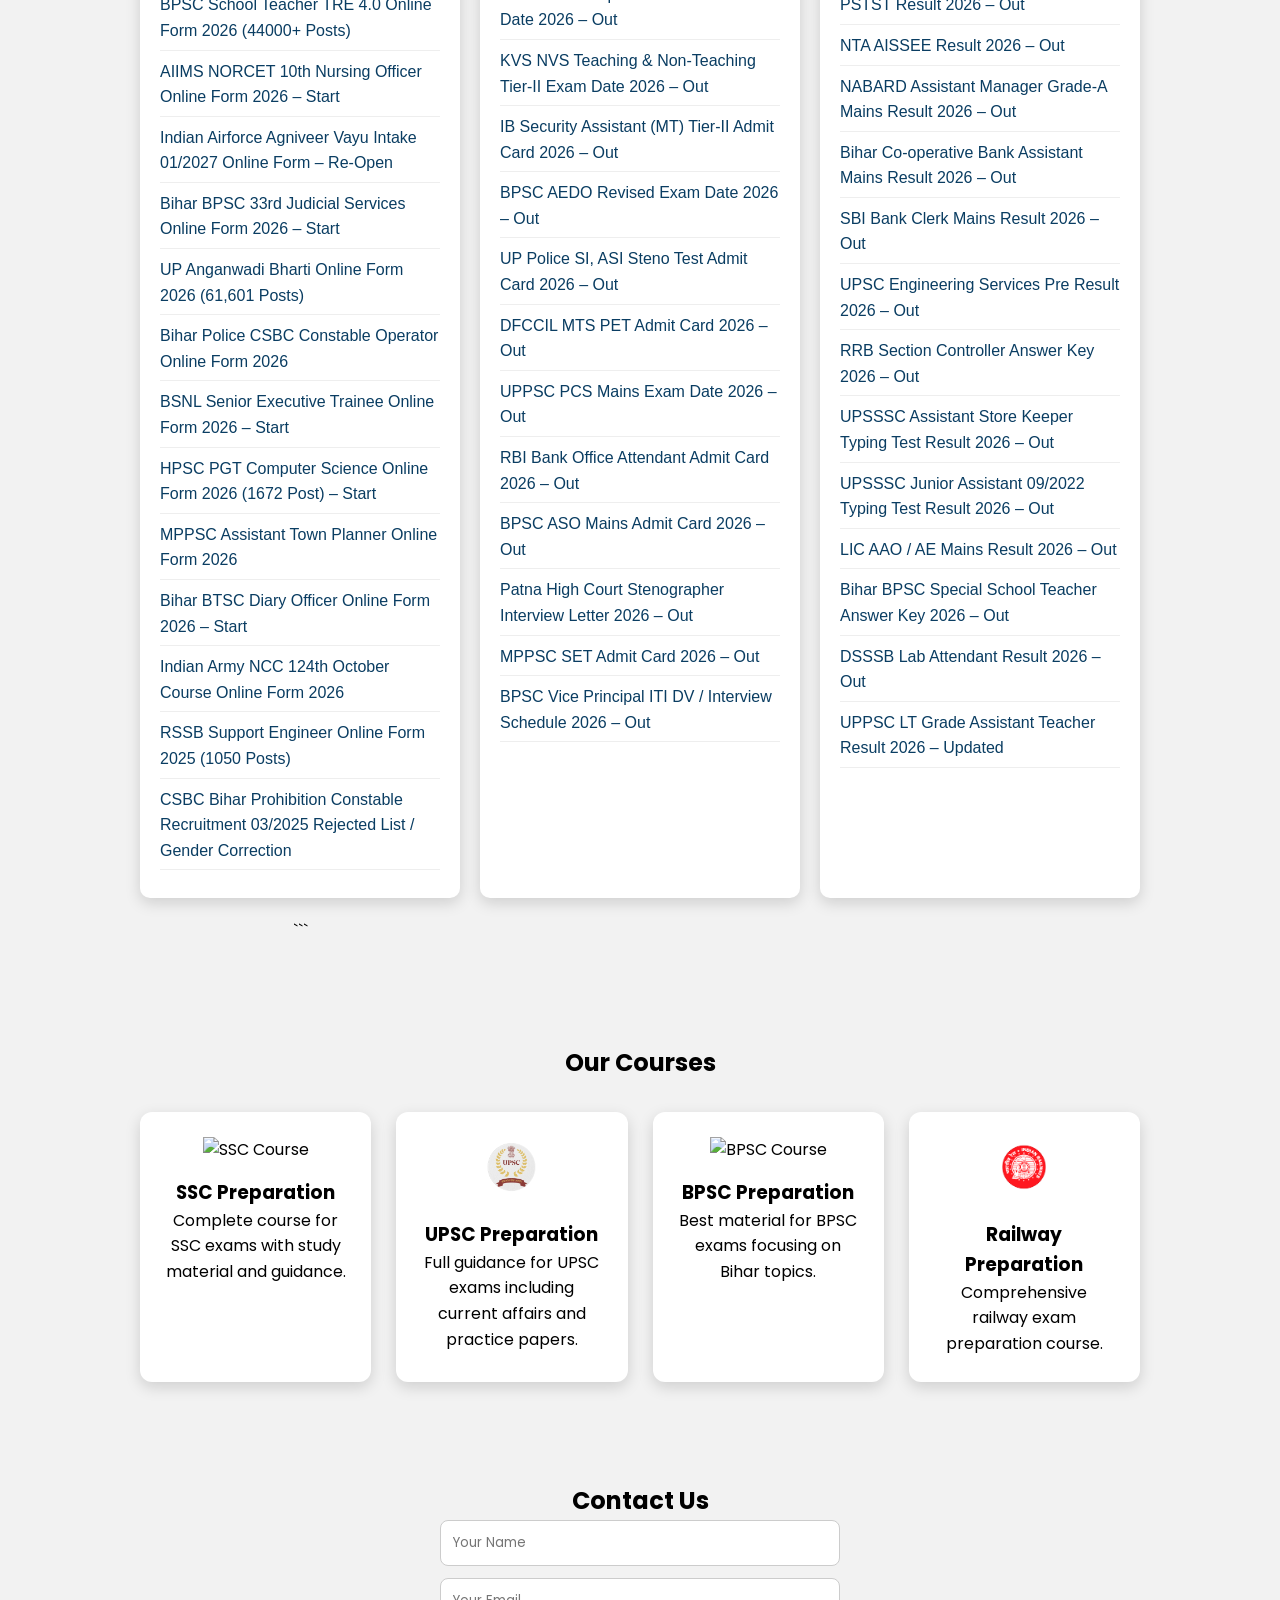
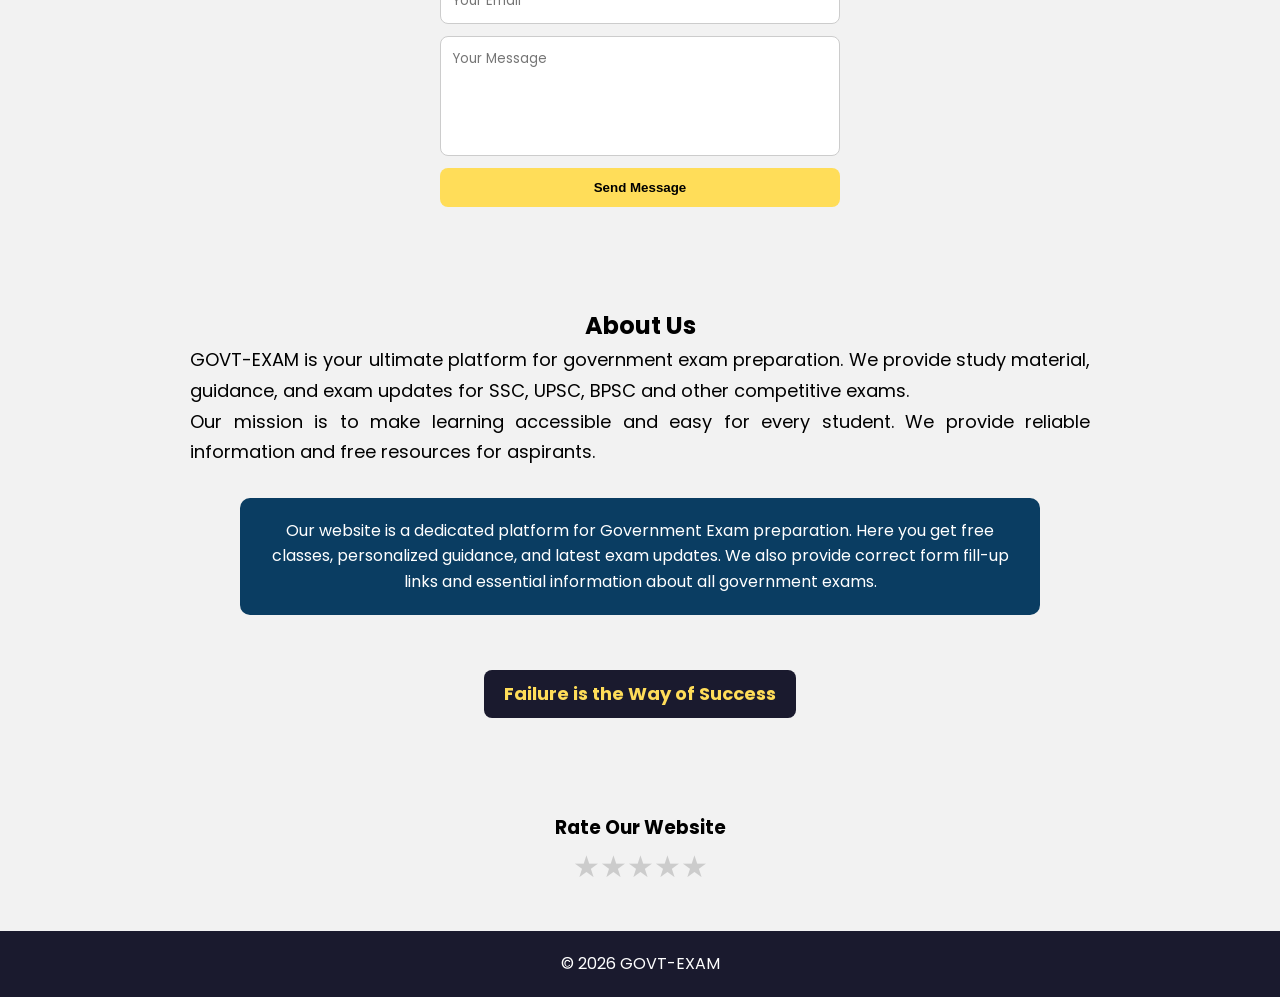
==== commit f812f396: "Add files via upload" ====
--- a/index.html
+++ b/index.html
@@ -414,7 +414,29 @@
 </div>
 
 </section>
-
+<div class="rating-box">
+<h3>Rate Our Website</h3>
+
+<div class="star-rating">
+<input type="radio" id="5-stars" name="rating" value="5">
+<label for="5-stars">★</label>
+
+<input type="radio" id="4-stars" name="rating" value="4">
+<label for="4-stars">★</label>
+
+<input type="radio" id="3-stars" name="rating" value="3">
+<label for="3-stars">★</label>
+
+<input type="radio" id="2-stars" name="rating" value="2">
+<label for="2-stars">★</label>
+
+<input type="radio" id="1-star" name="rating" value="1">
+<label for="1-star">★</label>
+</div>
+
+<p id="rating-msg"></p>
+
+</div>
 
 
 <!-- FOOTER -->
@@ -452,9 +474,28 @@
 
 });
 
+
 </script>
 
 
 </body>
 
-</html>+</html>
+<script>
+const stars = document.querySelectorAll('input[name="rating"]');
+const msg = document.getElementById("rating-msg");
+
+stars.forEach(star => {
+star.addEventListener("change", function() {
+localStorage.setItem("websiteRating", this.value);
+msg.innerText = "Thanks for rating " + this.value + " ⭐";
+});
+});
+
+window.onload = function(){
+let saved = localStorage.getItem("websiteRating");
+if(saved){
+msg.innerText = "You rated this site " + saved + " ⭐";
+}
+}
+</script>
--- a/style.css
+++ b/style.css
@@ -414,4 +414,39 @@
 font-size:16px;
 }
 
+}
+.rating-box{
+text-align:center;
+margin-top:20px;
+}
+
+.star-rating{
+direction:rtl;
+display:inline-flex;
+}
+
+.star-rating input{
+display:none;
+}
+
+.star-rating label{
+font-size:30px;
+color:#ccc;
+cursor:pointer;
+transition:0.3s;
+}
+
+.star-rating input:checked ~ label{
+color:gold;
+}
+
+.star-rating label:hover,
+.star-rating label:hover ~ label{
+color:gold;
+}
+
+#rating-msg{
+margin-top:10px;
+font-weight:bold;
+color:green;
 }
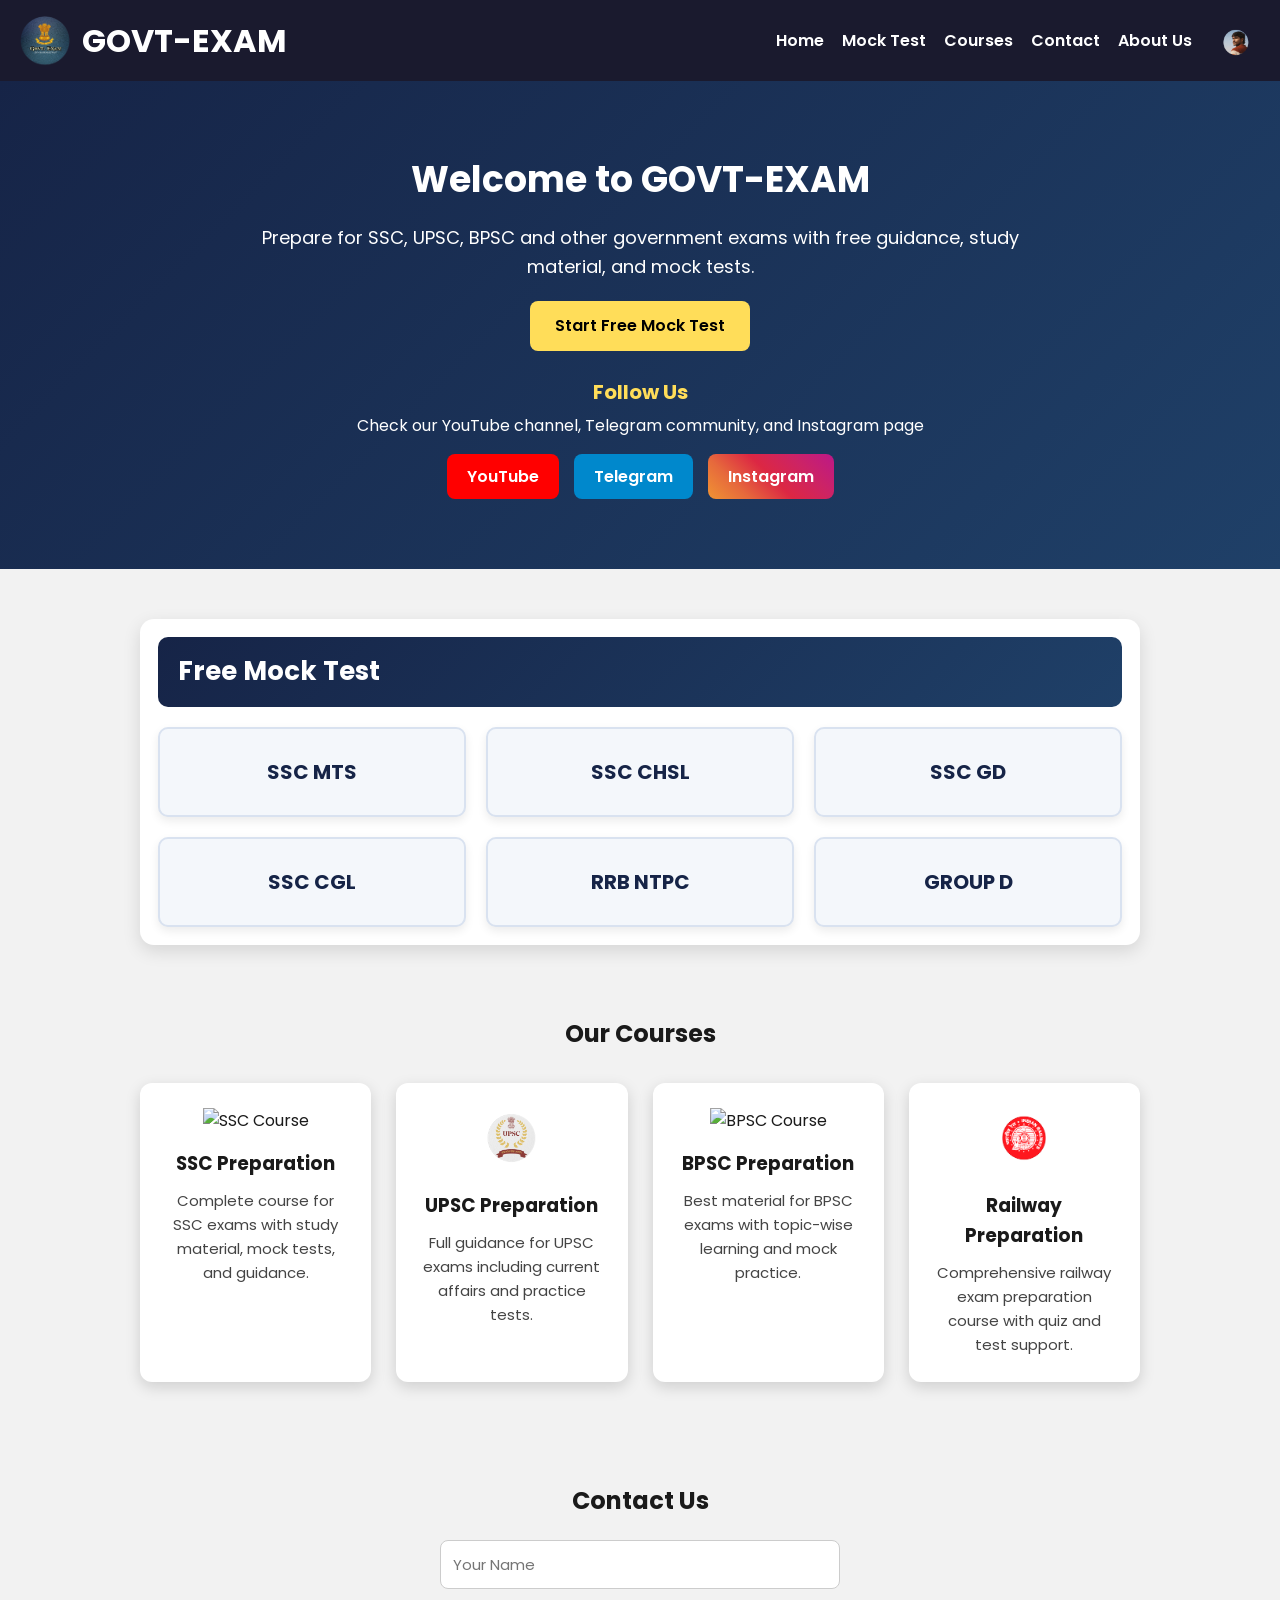
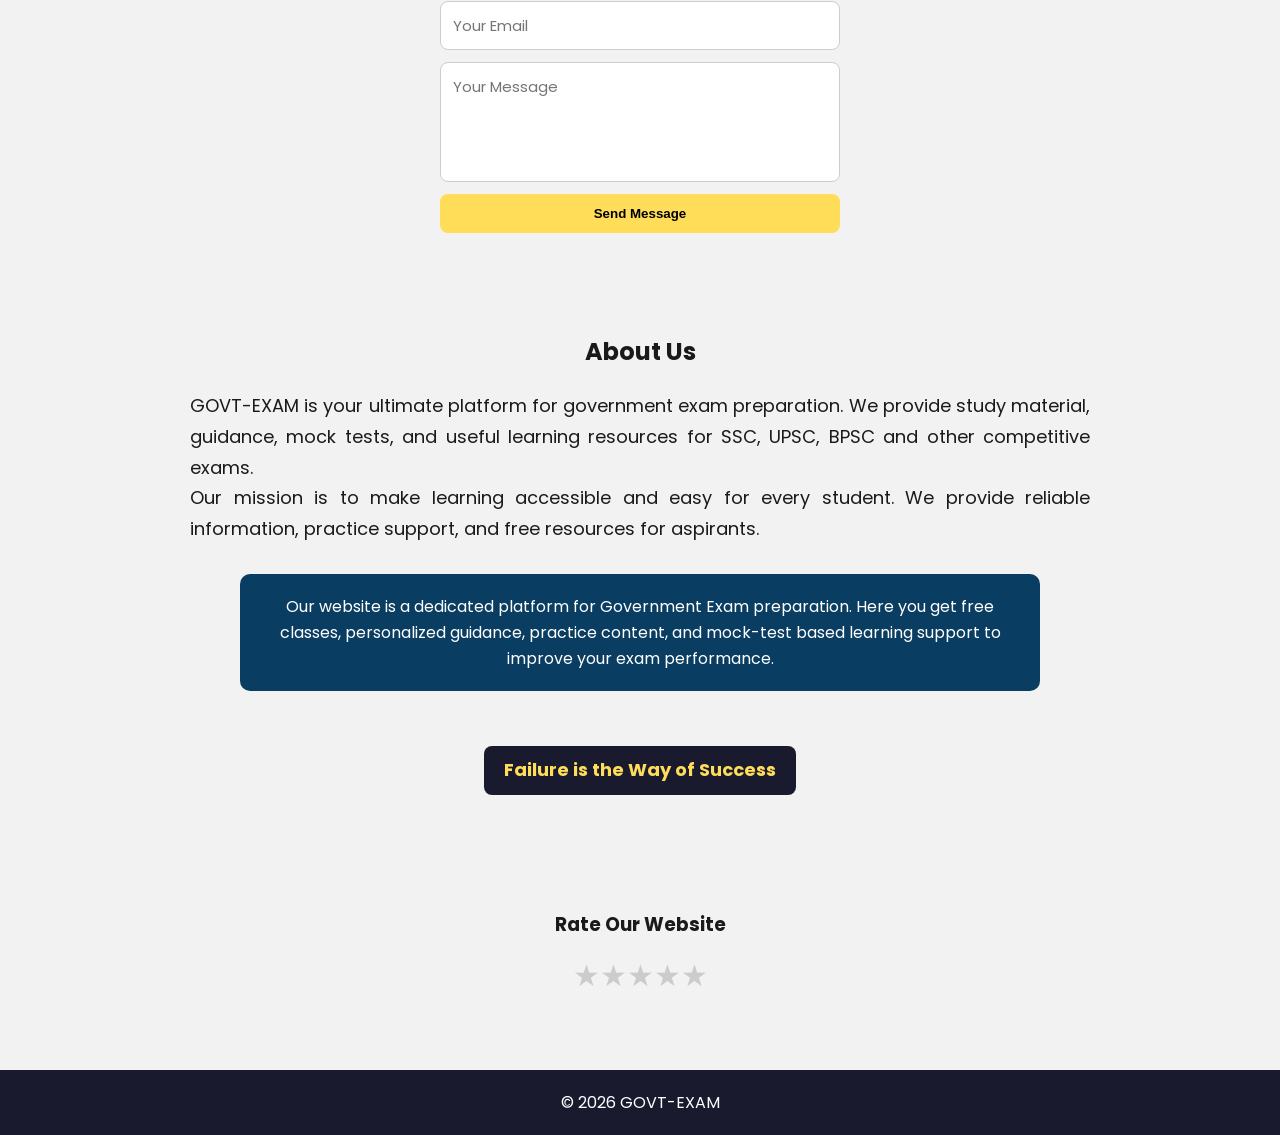
==== commit 261d11a8: "Add files via upload" ====
--- a/index.html
+++ b/index.html
@@ -1,501 +1,218 @@
 <!DOCTYPE html>
 <html lang="en">
-
 <head>
-
-<meta charset="UTF-8">
-<meta name="viewport" content="width=device-width, initial-scale=1.0">
-
-<title>GOVT-EXAM</title>
-
-<meta name="description" content="Prepare for SSC, UPSC, BPSC and other government exams with free guidance and study material.">
-
-<link rel="stylesheet" href="style.css">
-
-<link href="https://fonts.googleapis.com/css2?family=Poppins:wght@400;600;700&display=swap" rel="stylesheet">
-
+  <meta charset="UTF-8" />
+  <meta name="viewport" content="width=device-width, initial-scale=1.0" />
+  <title>GOVT-EXAM</title>
+
+  <meta
+    name="description"
+    content="Prepare for SSC, UPSC, BPSC and other government exams with free guidance, study material, and mock tests."
+  />
+
+  <link rel="stylesheet" href="style.css" />
+  <link
+    href="https://fonts.googleapis.com/css2?family=Poppins:wght@400;600;700&display=swap"
+    rel="stylesheet"
+  />
 </head>
-
 <body>
 
-<!-- HEADER -->
-
-<header>
-
-<div class="logo">
-
-<img src="images/logo.png" alt="GOVT EXAM Logo" class="site-logo">
-
-<h1>GOVT-EXAM</h1>
-
-</div>
-
-<nav>
-
-<a href="#home">Home</a>
-
-<a href="#course">Courses</a>
-
-<a href="#contact">Contact</a>
-
-<a href="#about">About Us</a>
-
-<img src="images/admin.png" alt="Admin Icon" class="header-icon">
-
-</nav>
-
-</header>
-
-
-
-<!-- HERO SECTION -->
-
-<section id="home" class="hero">
-
-<div class="hero-content">
-
-<h2 class="fade-text">Welcome to GOVT-EXAM</h2>
-
-<p class="fade-text">
-Prepare for SSC, UPSC, BPSC and other government exams with free guidance and study material.
-</p>
-
-
-<a href="#course" class="hero-btn fade-text">
-Explore Courses
-</a>
-
-
-<div class="follow-text fade-text">
-
-<h3>Follow Us</h3>
-
-<p>Check our YouTube channel, Telegram community, and WhatsApp group</p>
-
-</div>
-
-
-<div class="channel-buttons fade-text">
-
-<a href="https://www.youtube.com/@govt-exam007" target="_blank" class="youtube-btn">
-YouTube
-</a>
-
-<a href="https://t.me/govtexam007" target="_blank" class="telegram-btn">
-Telegram
-</a>
-
-<a href="https://www.instagram.com/radhakrishnasoulz" target="_blank" class="instagram-btn">
-Instagram
-</a>
-
-</div>
-
-</div>
-
+  <!-- HEADER -->
+  <header>
+    <div class="logo">
+      <img src="images/logo.png" alt="GOVT EXAM Logo" class="site-logo" />
+      <h1>GOVT-EXAM</h1>
+    </div>
+
+    <nav>
+      <a href="#home">Home</a>
+      <a href="#mock-test">Mock Test</a>
+      <a href="#course">Courses</a>
+      <a href="#contact">Contact</a>
+      <a href="#about">About Us</a>
+      <img src="images/admin.png" alt="Admin Icon" class="header-icon" />
+    </nav>
+  </header>
+
+  <!-- HERO SECTION -->
+  <section id="home" class="hero">
+    <div class="hero-content">
+      <h2 class="fade-text">Welcome to GOVT-EXAM</h2>
+
+      <p class="fade-text">
+        Prepare for SSC, UPSC, BPSC and other government exams with free guidance,
+        study material, and mock tests.
+      </p>
+
+      <a href="#mock-test" class="hero-btn fade-text">Start Free Mock Test</a>
+
+      <div class="follow-text fade-text">
+        <h3>Follow Us</h3>
+        <p>Check our YouTube channel, Telegram community, and Instagram page</p>
+      </div>
+
+      <div class="channel-buttons fade-text">
+        <a href="https://www.youtube.com/@govt-exam007" target="_blank" class="youtube-btn">YouTube</a>
+        <a href="https://t.me/govtexam007" target="_blank" class="telegram-btn">Telegram</a>
+        <a href="https://www.instagram.com/radhakrishnasoulz" target="_blank" class="instagram-btn">Instagram</a>
+      </div>
+    </div>
+  </section>
+
+<!-- FREE MOCK TEST SECTION -->
+<section id="mock-test">
+  <div class="mock-wrapper">
+    <div class="mock-heading">
+      <h2>Free Mock Test</h2>
+    </div>
+
+    <div class="mock-container">
+      <a href="mock-category.html?exam=ssc-mts" class="mock-box">SSC MTS</a>
+      <a href="mock-category.html?exam=ssc-chsl" class="mock-box">SSC CHSL</a>
+      <a href="mock-category.html?exam=ssc-gd" class="mock-box">SSC GD</a>
+      <a href="mock-category.html?exam=ssc-cgl" class="mock-box">SSC CGL</a>
+      <a href="mock-category.html?exam=rrb-ntpc" class="mock-box">RRB NTPC</a>
+      <a href="mock-category.html?exam=group-d" class="mock-box">GROUP D</a>
+    </div>
+  </div>
 </section>
-<!-- GOVT EXAM UPDATES -->
-
-<section id="updates">
-
-<h2>Government Exam Updates</h2>
-
-<div class="updates-container">
-
-<!-- Vacancies -->
-<div class="update-box">
-
-<h3>Latest Vacancies</h3>
-
-<ul>
-
-<li><a href="#">Railway RRB Group D Online Form 2026 (22,195 Posts) – Last Date Extend</a></li>
-
-<li><a href="#">RBI Bank Assistant Online Form 2026 – Last Date Today</a></li>
-
-<li><a href="#">IDBI Bank JAM Online Form 2026 – Start</a></li>
-
-<li><a href="#">Indian Army Agniveer CEE Online Form 2026 – Start</a></li>
-
-<li><a href="#">MPESB Van Rakshak / Jail Prahari Online Form 2026 – Start</a></li>
-
-<li><a href="#">Railway RRC WR Apprentice Online Form 2026 (5349 Posts) – Start</a></li>
-
-<li><a href="#">UPSSSC Pharmacist Online Form 2026</a></li>
-
-<li><a href="#">Bihar BPSC APO Online Form 2026 – Start</a></li>
-
-<li><a href="#">UPSC CAPF AC Online Form 2026 – Start</a></li>
-
-<li><a href="#">JPSC Civil Services Pre Online Form 2026 – Re-Open</a></li>
-
-<li><a href="#">DSSSB Legal Asst, AE, JE, ASO Online Form 2026 – Start</a></li>
-
-<li><a href="#">DSSSB Various Post Online Form 2026 – Start</a></li>
-
-<li><a href="#">BPSC School Teacher TRE 4.0 Online Form 2026 (44000+ Posts)</a></li>
-
-<li><a href="#">AIIMS NORCET 10th Nursing Officer Online Form 2026 – Start</a></li>
-
-<li><a href="#">Indian Airforce Agniveer Vayu Intake 01/2027 Online Form – Re-Open</a></li>
-
-<li><a href="#">Bihar BPSC 33rd Judicial Services Online Form 2026 – Start</a></li>
-
-<li><a href="#">UP Anganwadi Bharti Online Form 2026 (61,601 Posts)</a></li>
-
-<li><a href="#">Bihar Police CSBC Constable Operator Online Form 2026</a></li>
-
-<li><a href="#">BSNL Senior Executive Trainee Online Form 2026 – Start</a></li>
-
-<li><a href="#">HPSC PGT Computer Science Online Form 2026 (1672 Post) – Start</a></li>
-
-<li><a href="#">MPPSC Assistant Town Planner Online Form 2026</a></li>
-
-<li><a href="#">Bihar BTSC Diary Officer Online Form 2026 – Start</a></li>
-
-<li><a href="#">Indian Army NCC 124th October Course Online Form 2026</a></li>
-
-<li><a href="#">RSSB Support Engineer Online Form 2025 (1050 Posts)</a></li>
-
-<li><a href="#">CSBC Bihar Prohibition Constable Recruitment 03/2025 Rejected List / Gender Correction</a></li>
-
-</ul>
-
-</div>
-
-<!-- Admit Card -->
-
-<div class="update-box">
-
-<h3>Admit Card</h3>
-
-<ul>
-
-<li><a href="#">RRB NTPC Graduate Level CBT-I Exam City Details 2026 – Out</a></li>
-
-<li><a href="#">UPSSSC Lekhpal Exam Date 2026 – Out</a></li>
-
-<li><a href="#">CBSE Group A, B, C Tier-II Exam Date 2026 – Out</a></li>
-
-<li><a href="#">UP Police SI Exam City Details 2026 – Out</a></li>
-
-<li><a href="#">RBI Non CSG Various Post Admit Card 2026 – Out</a></li>
-
-<li><a href="#">Bihar Civil Court Peon Admit Card 2026 – Out</a></li>
-
-<li><a href="#">Railway RRB ALP Re Scheduled Candidate Exam City Details 2026</a></li>
-
-<li><a href="#">SBI Circle Based Officer CBO Admit Card 2026 – Out</a></li>
-
-<li><a href="#">DRDO CEPTAM-11 Exam Date 2026</a></li>
-
-<li><a href="#">NTA CUET PG Admit Card 2026 – Out</a></li>
-
-<li><a href="#">EMRS Teaching / Non Teaching Tier-II Exam City Details 2026 – Out</a></li>
-
-<li><a href="#">Railway RRB Technician Admit Card 2026 – Out</a></li>
-
-<li><a href="#">RRB Paramedical Staff Exam City Details 2026 – Out</a></li>
-
-<li><a href="#">Central Bank Specialist Officer Exam Date 2026 – Out</a></li>
-
-<li><a href="#">KVS NVS Teaching & Non-Teaching Tier-II Exam Date 2026 – Out</a></li>
-
-<li><a href="#">IB Security Assistant (MT) Tier-II Admit Card 2026 – Out</a></li>
-
-<li><a href="#">BPSC AEDO Revised Exam Date 2026 – Out</a></li>
-
-<li><a href="#">UP Police SI, ASI Steno Test Admit Card 2026 – Out</a></li>
-
-<li><a href="#">DFCCIL MTS PET Admit Card 2026 – Out</a></li>
-
-<li><a href="#">UPPSC PCS Mains Exam Date 2026 – Out</a></li>
-
-<li><a href="#">RBI Bank Office Attendant Admit Card 2026 – Out</a></li>
-
-<li><a href="#">BPSC ASO Mains Admit Card 2026 – Out</a></li>
-
-<li><a href="#">Patna High Court Stenographer Interview Letter 2026 – Out</a></li>
-
-<li><a href="#">MPPSC SET Admit Card 2026 – Out</a></li>
-
-<li><a href="#">BPSC Vice Principal ITI DV / Interview Schedule 2026 – Out</a></li>
-
-</ul>
-
-</div>
-
-<!-- Results -->
-<div class="update-box">
-
-<h3>Results</h3>
-
-<ul>
-
-<li><a href="#">Bihar Board BSEB Class 10th Answer Key 2026 – Out</a></li>
-
-<li><a href="#">UP Police SI Exam City Details 2026 – Out</a></li>
-
-<li><a href="#">India Post GDS 1st Merit List 2026 – Out</a></li>
-
-<li><a href="#">UPSC Civil Services IAS Final Result 2026 – Out</a></li>
-
-<li><a href="#">SSC Jr Engineer Paper-I Result 2026 – Out</a></li>
-
-<li><a href="#">RRB Junior Engineer JE Answer Key 2026 – Out</a></li>
-
-<li><a href="#">IB ACIO Gr-II Executive Tier-II Result 2026</a></li>
-
-<li><a href="#">Delhi DDA Various Post Result 2026 – Updated</a></li>
-
-<li><a href="#">SSC MTS / Havaldar Answer Key 2026 – Out</a></li>
-
-<li><a href="#">UPSC Geo Scientist Pre Result 2026 – Out</a></li>
-
-<li><a href="#">IBPS Clerk CSA XV Mains Result 2026 – Out</a></li>
-
-<li><a href="#">SSC CHSL 10+2 Tier-I Result 2026 – OUT</a></li>
-
-<li><a href="#">MPESB Primary School Teacher PSTST Result 2026 – Out</a></li>
-
-<li><a href="#">NTA AISSEE Result 2026 – Out</a></li>
-
-<li><a href="#">NABARD Assistant Manager Grade-A Mains Result 2026 – Out</a></li>
-
-<li><a href="#">Bihar Co-operative Bank Assistant Mains Result 2026 – Out</a></li>
-
-<li><a href="#">SBI Bank Clerk Mains Result 2026 – Out</a></li>
-
-<li><a href="#">UPSC Engineering Services Pre Result 2026 – Out</a></li>
-
-<li><a href="#">RRB Section Controller Answer Key 2026 – Out</a></li>
-
-<li><a href="#">UPSSSC Assistant Store Keeper Typing Test Result 2026 – Out</a></li>
-
-<li><a href="#">UPSSSC Junior Assistant 09/2022 Typing Test Result 2026 – Out</a></li>
-
-<li><a href="#">LIC AAO / AE Mains Result 2026 – Out</a></li>
-
-<li><a href="#">Bihar BPSC Special School Teacher Answer Key 2026 – Out</a></li>
-
-<li><a href="#">DSSSB Lab Attendant Result 2026 – Out</a></li>
-
-<li><a href="#">UPPSC LT Grade Assistant Teacher Result 2026 – Updated</a></li>
-
-</ul>
-
-</div>
-```
-
-
-</section>
-
-
-
-<!-- COURSES SECTION -->
-
-<section id="course">
-
-<h2>Our Courses</h2>
-
-<div class="course-container">
-
-<div class="course-box">
-
-<img src="images/ssc.png.png" alt="SSC Course" loading="lazy">
-
-<h3>SSC Preparation</h3>
-
-<p>Complete course for SSC exams with study material and guidance.</p>
-
-</div>
-
-
-<div class="course-box">
-
-<img src="images/upsc.png.png" alt="UPSC Course" loading="lazy">
-
-<h3>UPSC Preparation</h3>
-
-<p>Full guidance for UPSC exams including current affairs and practice papers.</p>
-
-</div>
-
-
-<div class="course-box">
-
-<img src="images/bpsc.png.png" alt="BPSC Course" loading="lazy">
-
-<h3>BPSC Preparation</h3>
-
-<p>Best material for BPSC exams focusing on Bihar topics.</p>
-
-</div>
-
-
-<div class="course-box">
-
-<img src="images/railway.png.png" alt="Railway Course" loading="lazy">
-
-<h3>Railway Preparation</h3>
-
-<p>Comprehensive railway exam preparation course.</p>
-
-</div>
-
-</div>
-
-</section>
-
-
-
-<!-- CONTACT SECTION -->
-
-<section id="contact">
-
-<h2>Contact Us</h2>
-
-<form>
-
-<input type="text" placeholder="Your Name" required>
-
-<input type="email" placeholder="Your Email" required>
-
-<textarea placeholder="Your Message" required></textarea>
-
-<button type="submit">Send Message</button>
-
-</form>
-
-</section>
-
-
-
-<!-- ABOUT SECTION -->
-
-<section id="about">
-
-<h2>About Us</h2>
-
-<div class="about-container">
-
-<div class="about-text">
-
-<p>
-GOVT-EXAM is your ultimate platform for government exam preparation.
-We provide study material, guidance, and exam updates for SSC, UPSC, BPSC and other competitive exams.
-</p>
-
-<p>
-Our mission is to make learning accessible and easy for every student.
-We provide reliable information and free resources for aspirants.
-</p>
-
-</div>
-
-</div>
-
-
-<div class="about-extra">
-
-<p>
-Our website is a dedicated platform for Government Exam preparation.
-Here you get free classes, personalized guidance, and latest exam updates.
-We also provide correct form fill-up links and essential information about all government exams.
-</p>
-
-</div>
-
-
-<div class="about-slogan">
-
-<strong>Failure is the Way of Success</strong>
-
-</div>
-
-</section>
-<div class="rating-box">
-<h3>Rate Our Website</h3>
-
-<div class="star-rating">
-<input type="radio" id="5-stars" name="rating" value="5">
-<label for="5-stars">★</label>
-
-<input type="radio" id="4-stars" name="rating" value="4">
-<label for="4-stars">★</label>
-
-<input type="radio" id="3-stars" name="rating" value="3">
-<label for="3-stars">★</label>
-
-<input type="radio" id="2-stars" name="rating" value="2">
-<label for="2-stars">★</label>
-
-<input type="radio" id="1-star" name="rating" value="1">
-<label for="1-star">★</label>
-</div>
-
-<p id="rating-msg"></p>
-
-</div>
-
-
-<!-- FOOTER -->
-
-<footer>
-
-<p>© 2026 GOVT-EXAM</p>
-
-</footer>
-
-
-
-<!-- FADE-IN ANIMATION JS -->
-
-<script>
-
-document.addEventListener("DOMContentLoaded", function () {
-
-const faders = document.querySelectorAll(".fade-text");
-
-faders.forEach((el, index) => {
-
-el.style.opacity = "0";
-el.style.transform = "translateY(20px)";
-
-setTimeout(() => {
-
-el.style.transition = "all 0.8s ease";
-el.style.opacity = "1";
-el.style.transform = "translateY(0)";
-
-}, 200 * index);
-
-});
-
-});
-
-
-</script>
-
-
+
+  <!-- COURSES SECTION -->
+  <section id="course">
+    <h2>Our Courses</h2>
+
+    <div class="course-container">
+      <div class="course-box">
+        <img src="images/ssc.png.png" alt="SSC Course" loading="lazy" />
+        <h3>SSC Preparation</h3>
+        <p>Complete course for SSC exams with study material, mock tests, and guidance.</p>
+      </div>
+
+      <div class="course-box">
+        <img src="images/upsc.png.png" alt="UPSC Course" loading="lazy" />
+        <h3>UPSC Preparation</h3>
+        <p>Full guidance for UPSC exams including current affairs and practice tests.</p>
+      </div>
+
+      <div class="course-box">
+        <img src="images/bpsc.png.png" alt="BPSC Course" loading="lazy" />
+        <h3>BPSC Preparation</h3>
+        <p>Best material for BPSC exams with topic-wise learning and mock practice.</p>
+      </div>
+
+      <div class="course-box">
+        <img src="images/railway.png.png" alt="Railway Course" loading="lazy" />
+        <h3>Railway Preparation</h3>
+        <p>Comprehensive railway exam preparation course with quiz and test support.</p>
+      </div>
+    </div>
+  </section>
+
+  <!-- CONTACT SECTION -->
+  <section id="contact">
+    <h2>Contact Us</h2>
+
+    <form>
+      <input type="text" placeholder="Your Name" required />
+      <input type="email" placeholder="Your Email" required />
+      <textarea placeholder="Your Message" required></textarea>
+      <button type="submit">Send Message</button>
+    </form>
+  </section>
+
+  <!-- ABOUT SECTION -->
+  <section id="about">
+    <h2>About Us</h2>
+
+    <div class="about-container">
+      <div class="about-text">
+        <p>
+          GOVT-EXAM is your ultimate platform for government exam preparation.
+          We provide study material, guidance, mock tests, and useful learning
+          resources for SSC, UPSC, BPSC and other competitive exams.
+        </p>
+
+        <p>
+          Our mission is to make learning accessible and easy for every student.
+          We provide reliable information, practice support, and free resources
+          for aspirants.
+        </p>
+      </div>
+    </div>
+
+    <div class="about-extra">
+      <p>
+        Our website is a dedicated platform for Government Exam preparation.
+        Here you get free classes, personalized guidance, practice content, and
+        mock-test based learning support to improve your exam performance.
+      </p>
+    </div>
+
+    <div class="about-slogan">
+      <strong>Failure is the Way of Success</strong>
+    </div>
+  </section>
+
+  <!-- RATING SECTION -->
+  <div class="rating-box">
+    <h3>Rate Our Website</h3>
+
+    <div class="star-rating">
+      <input type="radio" id="5-stars" name="rating" value="5" />
+      <label for="5-stars">★</label>
+
+      <input type="radio" id="4-stars" name="rating" value="4" />
+      <label for="4-stars">★</label>
+
+      <input type="radio" id="3-stars" name="rating" value="3" />
+      <label for="3-stars">★</label>
+
+      <input type="radio" id="2-stars" name="rating" value="2" />
+      <label for="2-stars">★</label>
+
+      <input type="radio" id="1-star" name="rating" value="1" />
+      <label for="1-star">★</label>
+    </div>
+
+    <p id="rating-msg"></p>
+  </div>
+
+  <!-- FOOTER -->
+  <footer>
+    <p>© 2026 GOVT-EXAM</p>
+  </footer>
+
+  <script>
+    document.addEventListener("DOMContentLoaded", function () {
+      const faders = document.querySelectorAll(".fade-text");
+
+      faders.forEach((el, index) => {
+        el.style.opacity = "0";
+        el.style.transform = "translateY(20px)";
+
+        setTimeout(() => {
+          el.style.transition = "all 0.8s ease";
+          el.style.opacity = "1";
+          el.style.transform = "translateY(0)";
+        }, 200 * index);
+      });
+
+      const stars = document.querySelectorAll('input[name="rating"]');
+      const msg = document.getElementById("rating-msg");
+
+      stars.forEach((star) => {
+        star.addEventListener("change", function () {
+          localStorage.setItem("websiteRating", this.value);
+          msg.innerText = "Thanks for rating " + this.value + " ⭐";
+        });
+      });
+
+      let saved = localStorage.getItem("websiteRating");
+      if (saved) {
+        msg.innerText = "You rated this site " + saved + " ⭐";
+      }
+    });
+  </script>
 </body>
-
-</html>
-<script>
-const stars = document.querySelectorAll('input[name="rating"]');
-const msg = document.getElementById("rating-msg");
-
-stars.forEach(star => {
-star.addEventListener("change", function() {
-localStorage.setItem("websiteRating", this.value);
-msg.innerText = "Thanks for rating " + this.value + " ⭐";
-});
-});
-
-window.onload = function(){
-let saved = localStorage.getItem("websiteRating");
-if(saved){
-msg.innerText = "You rated this site " + saved + " ⭐";
-}
-}
-</script>+</html>
--- a/style.css
+++ b/style.css
@@ -1,452 +1,1094 @@
 /* RESET */
-*{
-margin:0;
-padding:0;
-box-sizing:border-box;
+* {
+  margin: 0;
+  padding: 0;
+  box-sizing: border-box;
 }
 
 /* GENERAL */
-
-body{
-font-family:'Poppins',sans-serif;
-background:#f2f2f2;
-text-align:center;
-line-height:1.6;
+body {
+  font-family: 'Poppins', sans-serif;
+  background: #f2f2f2;
+  text-align: center;
+  line-height: 1.6;
+  color: #1a1a1a;
 }
 
 /* HEADER */
-
-header{
-background:#1a1a2e;
-color:white;
-padding:15px 20px;
-display:flex;
-justify-content:space-between;
-align-items:center;
-flex-wrap:wrap;
-}
-
-.logo{
-display:flex;
-align-items:center;
-gap:12px;
-}
-
-.logo img{
-width:50px;
-height:50px;
-object-fit:cover;
-border-radius:50%;
-}
-
-nav{
-display:flex;
-align-items:center;
-gap:18px;
-flex-wrap:wrap;
-}
-
-nav a{
-color:white;
-text-decoration:none;
-font-weight:600;
-transition:0.3s;
-}
-
-nav a:hover{
-color:#ffdd59;
-}
-
-/* HEADER ICON */
-
-.header-icon{
-width:50px;
-height:50px;
-border-radius:50%;
-object-fit:cover;
-cursor:pointer;
-transition:0.3s;
-}
-
-.header-icon:hover{
-transform:scale(1.1);
-box-shadow:0 4px 12px rgba(0,0,0,0.4);
-}
-
-/* HERO SECTION */
-
-.hero{
-background:linear-gradient(135deg,#162447,#1f4068);
-color:white;
-padding:70px 20px;
-display:flex;
-justify-content:center;
-align-items:center;
-flex-direction:column;
-}
-
-.hero-content{
-max-width:800px;
-}
-
-.hero-content h2{
-font-size:36px;
-margin-bottom:15px;
-}
-
-.hero-content p{
-font-size:18px;
-margin-bottom:20px;
-}
-
-/* HERO BUTTON */
-
-.hero-btn{
-display:inline-block;
-padding:12px 25px;
-font-size:16px;
-background:#ffdd59;
-color:black;
-border-radius:8px;
-text-decoration:none;
-font-weight:600;
-transition:0.3s;
-}
-
-.hero-btn:hover{
-transform:scale(1.08);
-box-shadow:0 8px 20px rgba(0,0,0,0.3);
-background:#ffcc00;
-}
-
-/* FOLLOW TEXT */
-
-.follow-text h3{
-margin-top:25px;
-margin-bottom:5px;
-font-size:20px;
-color:#ffdd59;
-}
-
-.follow-text p{
-font-size:16px;
-margin-bottom:15px;
-}
-
-/* FOLLOW BUTTONS */
-
-.channel-buttons{
-display:flex;
-justify-content:center;
-gap:15px;
-flex-wrap:wrap;
-}
-
-.channel-buttons a{
-padding:10px 20px;
-border-radius:8px;
-text-decoration:none;
-color:white;
-font-size:16px;
-font-weight:600;
-transition:0.3s;
-}
-
-/* YOUTUBE */
-
-.youtube-btn{
-background:#ff0000;
-}
-
-.youtube-btn:hover{
-transform:scale(1.08);
-box-shadow:0 8px 20px rgba(0,0,0,0.3);
-background:#cc0000;
-}
-
-/* TELEGRAM */
-
-.telegram-btn{
-background:#0088cc;
-}
-
-.telegram-btn:hover{
-transform:scale(1.08);
-box-shadow:0 8px 20px rgba(0,0,0,0.3);
-background:#0077b6;
-}
-
-/* INSTAGRAM */
-
-.instagram-btn{
-background:linear-gradient(45deg,#f09433,#e6683c,#dc2743,#cc2366,#bc1888);
-}
-
-.instagram-btn:hover{
-transform:scale(1.08);
-opacity:0.9;
-}
-/* GOVT EXAM UPDATES */
-
-#updates{
-padding:50px 20px;
-}
-
-.updates-container{
-display:grid;
-grid-template-columns:repeat(auto-fit,minmax(250px,1fr));
-gap:20px;
-max-width:1000px;
-margin:auto;
-margin-top:30px;
-}
-
-.update-box{
-background:white;
-padding:20px;
-border-radius:10px;
-box-shadow:0 5px 15px rgba(0,0,0,0.15);
-text-align:left;
-}
-
-.update-box h3{
-background:#1a1a2e;
-color:white;
-padding:10px;
-border-radius:6px;
-margin-bottom:15px;
-text-align:center;
-}
-
-.update-box ul{
-list-style:none;
-padding:0;
-}
-
-.update-box ul li{
-margin-bottom:8px;
-}
-
-.update-box ul li a{
-text-decoration:none;
-color:#0a3d62;
-font-weight:500;
-}
-
-.update-box ul li a:hover{
-color:#ff6b00;
+header {
+  background: #1a1a2e;
+  color: white;
+  padding: 15px 20px;
+  display: flex;
+  justify-content: space-between;
+  align-items: center;
+  flex-wrap: wrap;
+}
+
+.logo {
+  display: flex;
+  align-items: center;
+  gap: 12px;
+}
+
+.logo img,
+.site-logo {
+  width: 50px;
+  height: 50px;
+  object-fit: cover;
+  border-radius: 70%;
+}
+
+nav {
+  display: flex;
+  align-items: center;
+  gap: 18px;
+  flex-wrap: wrap;
+}
+
+nav a {
+  color: white;
+  text-decoration: none;
+  font-weight: 600;
+  transition: 0.3s;
+}
+
+nav a:hover {
+  color: #ffdd59;
+}
+
+.header-icon {
+  width: 50px;
+  height: 50px;
+  border-radius: 50%;
+  object-fit: cover;
+  cursor: pointer;
+  transition: 0.3s;
+}
+
+.header-icon:hover {
+  transform: scale(1.1);
+  box-shadow: 0 4px 12px rgba(0, 0, 0, 0.4);
+}
+
+/* HERO */
+.hero {
+  background: linear-gradient(135deg, #162447, #1f4068);
+  color: white;
+  padding: 70px 20px;
+  display: flex;
+  justify-content: center;
+  align-items: center;
+  flex-direction: column;
+}
+
+.hero-content {
+  max-width: 800px;
+}
+
+.hero-content h2 {
+  font-size: 36px;
+  margin-bottom: 15px;
+}
+
+.hero-content p {
+  font-size: 18px;
+  margin-bottom: 20px;
+}
+
+.hero-btn {
+  display: inline-block;
+  padding: 12px 25px;
+  font-size: 16px;
+  background: #ffdd59;
+  color: black;
+  border-radius: 8px;
+  text-decoration: none;
+  font-weight: 600;
+  transition: 0.3s;
+  border: none;
+  cursor: pointer;
+}
+
+.hero-btn:hover {
+  transform: scale(1.05);
+  box-shadow: 0 8px 20px rgba(0, 0, 0, 0.3);
+  background: #ffcc00;
+}
+
+.follow-text h3 {
+  margin-top: 25px;
+  margin-bottom: 5px;
+  font-size: 20px;
+  color: #ffdd59;
+}
+
+.follow-text p {
+  font-size: 16px;
+  margin-bottom: 15px;
+}
+
+.channel-buttons {
+  display: flex;
+  justify-content: center;
+  gap: 15px;
+  flex-wrap: wrap;
+}
+
+.channel-buttons a {
+  padding: 10px 20px;
+  border-radius: 8px;
+  text-decoration: none;
+  color: white;
+  font-size: 16px;
+  font-weight: 600;
+  transition: 0.3s;
+}
+
+.youtube-btn {
+  background: #ff0000;
+}
+
+.youtube-btn:hover {
+  transform: scale(1.08);
+  box-shadow: 0 8px 20px rgba(0, 0, 0, 0.3);
+  background: #cc0000;
+}
+
+.telegram-btn {
+  background: #0088cc;
+}
+
+.telegram-btn:hover {
+  transform: scale(1.08);
+  box-shadow: 0 8px 20px rgba(0, 0, 0, 0.3);
+  background: #0077b6;
+}
+
+.instagram-btn {
+  background: linear-gradient(45deg, #f09433, #e6683c, #dc2743, #cc2366, #bc1888);
+}
+
+.instagram-btn:hover {
+  transform: scale(1.08);
+  opacity: 0.9;
+}
+
+/* FREE MOCK TEST SECTION */
+#mock-test {
+  padding: 50px 20px 20px;
+}
+
+.mock-wrapper {
+  max-width: 1000px;
+  margin: auto;
+  background: #ffffff;
+  border-radius: 14px;
+  padding: 18px;
+  box-shadow: 0 6px 18px rgba(0, 0, 0, 0.12);
+}
+
+.mock-heading {
+  background: linear-gradient(135deg, #162447, #1f4068);
+  color: #fff;
+  padding: 14px 20px;
+  border-radius: 10px;
+  margin-bottom: 20px;
+  text-align: left;
+}
+
+.mock-heading h2 {
+  font-size: 26px;
+  margin: 0;
+}
+
+.mock-container {
+  display: grid;
+  grid-template-columns: repeat(3, 1fr);
+  gap: 20px;
+}
+
+.mock-box {
+  background: #f4f7fb;
+  color: #162447;
+  border: 2px solid #d9e2f0;
+  border-radius: 10px;
+  min-height: 90px;
+  display: flex;
+  align-items: center;
+  justify-content: center;
+  text-align: center;
+  padding: 15px;
+  font-size: 20px;
+  font-weight: 700;
+  transition: 0.3s;
+  cursor: pointer;
+  box-shadow: 0 4px 10px rgba(0, 0, 0, 0.08);
+  text-decoration: none;
+}
+
+.mock-box:hover {
+  transform: translateY(-4px);
+  background: #ffdd59;
+  color: #000;
+  border-color: #ffdd59;
 }
 
 /* COURSES */
-
-#course{
-padding:50px 20px;
-}
-
-.course-container{
-display:grid;
-grid-template-columns:repeat(auto-fit,minmax(220px,1fr));
-gap:25px;
-max-width:1000px;
-margin:auto;
-margin-top:30px;
-}
-
-.course-box{
-background:white;
-padding:25px;
-border-radius:12px;
-box-shadow:0 5px 15px rgba(0,0,0,0.15);
-transition:0.3s;
-}
-
-.course-box:hover{
-transform:translateY(-5px);
-}
-
-.course-box img{
-height:60px;
-object-fit:contain;
-margin-bottom:15px;
+#course {
+  padding: 50px 20px;
+}
+
+#course h2 {
+  margin-bottom: 10px;
+}
+
+.course-container {
+  display: grid;
+  grid-template-columns: repeat(auto-fit, minmax(220px, 1fr));
+  gap: 25px;
+  max-width: 1000px;
+  margin: 30px auto 0;
+}
+
+.course-box {
+  background: white;
+  padding: 25px;
+  border-radius: 12px;
+  box-shadow: 0 5px 15px rgba(0, 0, 0, 0.15);
+  transition: 0.3s;
+}
+
+.course-box:hover {
+  transform: translateY(-5px);
+}
+
+.course-box img {
+  height: 60px;
+  object-fit: contain;
+  margin-bottom: 15px;
+}
+
+.course-box h3 {
+  margin-bottom: 10px;
+}
+
+.course-box p {
+  font-size: 15px;
+  color: #444;
 }
 
 /* CONTACT */
-
-#contact{
-padding:50px 20px;
-}
-
-form{
-display:flex;
-flex-direction:column;
-gap:12px;
-max-width:400px;
-margin:auto;
-}
-
-input,textarea{
-padding:12px;
-border-radius:8px;
-border:1px solid #ccc;
-font-family:'Poppins',sans-serif;
-}
-
-textarea{
-resize:none;
-height:120px;
-}
-
-form button{
-padding:12px;
-background:#ffdd59;
-border:none;
-border-radius:8px;
-cursor:pointer;
-font-weight:600;
-transition:0.3s;
-}
-
-form button:hover{
-background:#ffcc00;
-transform:scale(1.05);
+#contact {
+  padding: 50px 20px;
+}
+
+#contact h2 {
+  margin-bottom: 20px;
+}
+
+form {
+  display: flex;
+  flex-direction: column;
+  gap: 12px;
+  max-width: 400px;
+  margin: auto;
+}
+
+input,
+textarea,
+select {
+  padding: 12px;
+  border-radius: 8px;
+  border: 1px solid #ccc;
+  font-family: 'Poppins', sans-serif;
+  font-size: 15px;
+  width: 100%;
+}
+
+textarea {
+  resize: none;
+  height: 120px;
+}
+
+form button {
+  padding: 12px;
+  background: #ffdd59;
+  border: none;
+  border-radius: 8px;
+  cursor: pointer;
+  font-weight: 600;
+  transition: 0.3s;
+}
+
+form button:hover {
+  background: #ffcc00;
+  transform: scale(1.05);
 }
 
 /* ABOUT */
-
-#about{
-padding:50px 20px;
-}
-
-.about-text{
-max-width:900px;
-margin:auto;
-text-align:justify;
-font-size:18px;
-line-height:1.7;
-}
-
-.about-extra{
-max-width:800px;
-margin:30px auto;
-background:#0a3d62;
-color:white;
-padding:20px;
-border-radius:10px;
-}
-
-.about-slogan{
-display:inline-block;
-margin:25px auto;
-padding:10px 20px;
-font-size:18px;
-font-weight:600;
-color:#ffdd59;
-background:#1a1a2e;
-border-radius:8px;
+#about {
+  padding: 50px 20px;
+}
+
+#about h2 {
+  margin-bottom: 20px;
+}
+
+.about-container {
+  max-width: 1000px;
+  margin: auto;
+}
+
+.about-text {
+  max-width: 900px;
+  margin: auto;
+  text-align: justify;
+  font-size: 18px;
+  line-height: 1.7;
+}
+
+.about-extra {
+  max-width: 800px;
+  margin: 30px auto;
+  background: #0a3d62;
+  color: white;
+  padding: 20px;
+  border-radius: 10px;
+}
+
+.about-slogan {
+  display: inline-block;
+  margin: 25px auto;
+  padding: 10px 20px;
+  font-size: 18px;
+  font-weight: 600;
+  color: #ffdd59;
+  background: #1a1a2e;
+  border-radius: 8px;
+}
+
+/* RATING */
+.rating-box {
+  text-align: center;
+  margin: 20px auto 0;
+  padding: 20px;
+}
+
+.rating-box h3 {
+  margin-bottom: 12px;
+}
+
+.star-rating {
+  direction: rtl;
+  display: inline-flex;
+}
+
+.star-rating input {
+  display: none;
+}
+
+.star-rating label {
+  font-size: 30px;
+  color: #ccc;
+  cursor: pointer;
+  transition: 0.3s;
+}
+
+.star-rating input:checked ~ label {
+  color: gold;
+}
+
+.star-rating label:hover,
+.star-rating label:hover ~ label {
+  color: gold;
+}
+
+#rating-msg {
+  margin-top: 10px;
+  font-weight: bold;
+  color: green;
 }
 
 /* FOOTER */
-
-footer{
-background:#1a1a2e;
-color:white;
-padding:20px;
-margin-top:40px;
-}
-/* LATEST VACANCIES SCROLL */
-
-.update-box ul{
-list-style:none;
-padding:0;
-}
-
-.update-box ul li{
-margin-bottom:8px;
-border-bottom:1px solid #eee;
-padding-bottom:6px;
-}
-
-.update-box ul li{
-margin-bottom:8px;
-border-bottom:1px solid #eee;
-padding-bottom:6px;
+footer {
+  background: #1a1a2e;
+  color: white;
+  padding: 20px;
+  margin-top: 40px;
+}
+
+/* INSTRUCTION PAGE */
+.instruction-page {
+  padding: 50px 20px;
+}
+
+.instruction-card {
+  max-width: 850px;
+  margin: 40px auto;
+  background: #ffffff;
+  padding: 30px 25px;
+  border-radius: 14px;
+  box-shadow: 0 8px 24px rgba(0, 0, 0, 0.12);
+  text-align: left;
+}
+
+.instruction-card h1 {
+  color: #162447;
+  margin-bottom: 10px;
+  text-align: center;
+}
+
+.instruction-card h3 {
+  margin: 25px 0 10px;
+  color: #1f4068;
+}
+
+.instruction-card ul {
+  padding-left: 20px;
+}
+
+.instruction-card ul li {
+  margin-bottom: 10px;
+}
+
+.language-box {
+  margin-top: 25px;
+}
+
+.start-btn-wrap {
+  margin-top: 25px;
+  text-align: center;
+}
+
+/* EXAM PAGE */
+.exam-page {
+  padding: 40px 20px;
+}
+
+.exam-card {
+  max-width: 900px;
+  margin: 30px auto;
+  background: #ffffff;
+  border-radius: 14px;
+  box-shadow: 0 8px 24px rgba(0, 0, 0, 0.12);
+  padding: 25px;
+  text-align: left;
+}
+
+.exam-topbar {
+  display: flex;
+  justify-content: space-between;
+  gap: 15px;
+  align-items: center;
+  flex-wrap: wrap;
+  margin-bottom: 20px;
+  border-bottom: 1px solid #e5e5e5;
+  padding-bottom: 15px;
+}
+
+.exam-title {
+  font-size: 24px;
+  font-weight: 700;
+  color: #162447;
+}
+
+.exam-timer {
+  background: #162447;
+  color: #fff;
+  padding: 10px 16px;
+  border-radius: 8px;
+  font-weight: 600;
+}
+
+.question-box h2 {
+  font-size: 22px;
+  margin-bottom: 20px;
+  color: #1f4068;
+}
+
+.options-list {
+  display: grid;
+  gap: 14px;
+}
+
+.option-btn {
+  width: 100%;
+  text-align: left;
+  background: #f7f9fc;
+  border: 2px solid #dce5f0;
+  border-radius: 10px;
+  padding: 14px 16px;
+  font-size: 16px;
+  cursor: pointer;
+  transition: 0.3s;
+}
+
+.option-btn:hover {
+  background: #eef4fb;
+}
+
+.option-btn.selected {
+  background: #ffefab;
+  border-color: #ffcc00;
+}
+
+.exam-controls {
+  display: flex;
+  justify-content: space-between;
+  gap: 12px;
+  flex-wrap: wrap;
+  margin-top: 25px;
+}
+
+.exam-btn {
+  padding: 12px 22px;
+  border: none;
+  border-radius: 8px;
+  font-size: 15px;
+  font-weight: 600;
+  cursor: pointer;
+  transition: 0.3s;
+}
+
+.prev-btn {
+  background: #dfe6ee;
+  color: #162447;
+}
+
+.next-btn {
+  background: #1f4068;
+  color: #ffffff;
+}
+
+.submit-btn {
+  background: #ffdd59;
+  color: #000;
+}
+
+.exam-btn:hover {
+  transform: translateY(-2px);
+}
+
+.result-box {
+  margin-top: 25px;
+  background: #f4f9f4;
+  border: 1px solid #cfe8cf;
+  border-radius: 10px;
+  padding: 18px;
+  display: none;
+}
+
+.result-box h3 {
+  color: #1d6b2d;
+  margin-bottom: 8px;
 }
 
 /* ANIMATION */
-
-.fade-text{
-opacity:0;
-transform:translateY(20px);
-transition:all 1s ease;
+.fade-text {
+  opacity: 0;
+  transform: translateY(20px);
+  transition: all 1s ease;
 }
 
 /* MOBILE */
-
-@media(max-width:768px){
-
-header{
-flex-direction:column;
-gap:10px;
-}
-
-nav{
-flex-direction:column;
-gap:10px;
-}
-
-.hero-content h2{
-font-size:28px;
-}
-
-.hero-content p{
-font-size:16px;
-}
-
-.hero-btn{
-width:80%;
-}
-
-.course-container{
-grid-template-columns:1fr;
-}
-
-.about-text{
-font-size:16px;
-}
-
-}
-.rating-box{
-text-align:center;
-margin-top:20px;
-}
-
-.star-rating{
-direction:rtl;
-display:inline-flex;
-}
-
-.star-rating input{
-display:none;
-}
-
-.star-rating label{
-font-size:30px;
-color:#ccc;
-cursor:pointer;
-transition:0.3s;
-}
-
-.star-rating input:checked ~ label{
-color:gold;
-}
-
-.star-rating label:hover,
-.star-rating label:hover ~ label{
-color:gold;
-}
-
-#rating-msg{
-margin-top:10px;
-font-weight:bold;
-color:green;
+@media (max-width: 768px) {
+  header {
+    flex-direction: column;
+    gap: 10px;
+  }
+
+  nav {
+    flex-direction: column;
+    gap: 10px;
+  }
+
+  .hero-content h2 {
+    font-size: 28px;
+  }
+
+  .hero-content p {
+    font-size: 16px;
+  }
+
+  .hero-btn {
+    width: 80%;
+  }
+
+  .mock-container {
+    grid-template-columns: 1fr;
+  }
+
+  .mock-heading h2 {
+    font-size: 22px;
+  }
+
+  .mock-box {
+    font-size: 18px;
+    min-height: 75px;
+  }
+
+  .course-container {
+    grid-template-columns: 1fr;
+  }
+
+  .about-text {
+    font-size: 16px;
+  }
+
+  .channel-buttons {
+    flex-direction: column;
+    align-items: center;
+  }
+
+  .instruction-card {
+    padding: 22px 16px;
+  }
+
+  .exam-title {
+    font-size: 20px;
+  }
+
+  .question-box h2 {
+    font-size: 18px;
+  }
+
+  .exam-controls {
+    flex-direction: column;
+  }
+
+  .exam-btn {
+    width: 100%;
+  }
+}
+/* SSC MTS PAGE */
+#mts-sets {
+  padding: 50px 20px;
+}
+
+.mts-container {
+  display: grid;
+  grid-template-columns: repeat(2, 1fr);
+  gap: 22px;
+}
+
+.mts-box {
+  display: block;
+  text-decoration: none;
+  background: #f7f9fc;
+  border: 2px solid #d9e2f0;
+  border-radius: 12px;
+  overflow: hidden;
+  box-shadow: 0 5px 14px rgba(0, 0, 0, 0.12);
+  transition: 0.3s;
+}
+
+.mts-box:hover {
+  transform: translateY(-4px);
+  box-shadow: 0 8px 18px rgba(0, 0, 0, 0.16);
+}
+
+.mts-box-top {
+  background: #5f6775;
+  color: #ffffff;
+  font-size: 26px;
+  font-weight: 700;
+  text-align: center;
+  padding: 16px 12px;
+}
+
+.mts-box-body {
+  padding: 28px 15px 24px;
+  text-align: center;
+  color: #111;
+  background: #f4f7fb;
+}
+
+.mts-box-body p {
+  font-size: 28px;
+  font-weight: 600;
+  margin-bottom: 10px;
+}
+
+.mts-box-bottom {
+  background: #bfc7d4;
+  color: #ffffff;
+  text-align: center;
+  padding: 16px 12px;
+  font-size: 28px;
+  font-weight: 700;
+}
+
+.mts-box:hover .mts-box-bottom {
+  background: #1f4068;
+}
+
+/* MOBILE */
+@media (max-width: 768px) {
+  .mts-container {
+    grid-template-columns: 1fr;
+  }
+
+  .mts-box-top {
+    font-size: 20px;
+    padding: 14px 10px;
+  }
+
+  .mts-box-body {
+    padding: 20px 12px 18px;
+  }
+
+  .mts-box-body p {
+    font-size: 20px;
+  }
+
+  .mts-box-bottom {
+    font-size: 22px;
+    padding: 14px 10px;
+  }
+}
+/* FREE MOCK TEST SECTION */
+#mock-test {
+  padding: 50px 20px 20px;
+}
+
+.mock-wrapper {
+  max-width: 1000px;
+  margin: auto;
+  background: #ffffff;
+  border-radius: 14px;
+  padding: 18px;
+  box-shadow: 0 6px 18px rgba(0, 0, 0, 0.12);
+}
+
+.mock-heading {
+  background: linear-gradient(135deg, #162447, #1f4068);
+  color: #fff;
+  padding: 14px 20px;
+  border-radius: 10px;
+  margin-bottom: 20px;
+  text-align: left;
+}
+
+.mock-heading h2 {
+  font-size: 26px;
+  margin: 0;
+}
+
+.mock-container {
+  display: grid;
+  grid-template-columns: repeat(3, 1fr);
+  gap: 20px;
+}
+
+.mock-box {
+  background: #f4f7fb;
+  color: #162447;
+  border: 2px solid #d9e2f0;
+  border-radius: 10px;
+  min-height: 90px;
+  display: flex;
+  align-items: center;
+  justify-content: center;
+  text-align: center;
+  padding: 15px;
+  font-size: 20px;
+  font-weight: 700;
+  transition: 0.3s;
+  cursor: pointer;
+  box-shadow: 0 4px 10px rgba(0, 0, 0, 0.08);
+  text-decoration: none;
+}
+
+.mock-box:hover {
+  transform: translateY(-4px);
+  background: #ffdd59;
+  color: #000;
+  border-color: #ffdd59;
+}
+
+/* CATEGORY PAGE */
+#category-page-section {
+  padding: 50px 20px;
+}
+
+.category-container {
+  display: grid;
+  grid-template-columns: repeat(2, 1fr);
+  gap: 22px;
+}
+
+.category-box {
+  display: block;
+  text-decoration: none;
+  background: #f7f9fc;
+  border: 2px solid #d9e2f0;
+  border-radius: 12px;
+  overflow: hidden;
+  box-shadow: 0 5px 14px rgba(0, 0, 0, 0.12);
+  transition: 0.3s;
+}
+
+.category-box:hover {
+  transform: translateY(-4px);
+  box-shadow: 0 8px 18px rgba(0, 0, 0, 0.16);
+}
+
+.category-box-top {
+  background: #5f6775;
+  color: #ffffff;
+  font-size: 26px;
+  font-weight: 700;
+  text-align: center;
+  padding: 16px 12px;
+}
+
+.category-box-body {
+  padding: 28px 15px 24px;
+  text-align: center;
+  color: #111;
+  background: #f4f7fb;
+}
+
+.category-box-body p {
+  font-size: 24px;
+  font-weight: 600;
+  margin-bottom: 10px;
+}
+
+.category-box-bottom {
+  background: #bfc7d4;
+  color: #ffffff;
+  text-align: center;
+  padding: 16px 12px;
+  font-size: 24px;
+  font-weight: 700;
+}
+
+.category-box:hover .category-box-bottom {
+  background: #1f4068;
+}
+
+/* INSTRUCTION PAGE */
+.instruction-page {
+  padding: 50px 20px;
+}
+
+.instruction-card {
+  max-width: 850px;
+  margin: 40px auto;
+  background: #ffffff;
+  padding: 30px 25px;
+  border-radius: 14px;
+  box-shadow: 0 8px 24px rgba(0, 0, 0, 0.12);
+  text-align: left;
+}
+
+.instruction-card h1 {
+  color: #162447;
+  margin-bottom: 10px;
+  text-align: center;
+}
+
+.instruction-card h3 {
+  margin: 25px 0 10px;
+  color: #1f4068;
+}
+
+.instruction-card ul {
+  padding-left: 20px;
+}
+
+.instruction-card ul li {
+  margin-bottom: 10px;
+}
+
+.language-box {
+  margin-top: 25px;
+}
+
+.start-btn-wrap {
+  margin-top: 25px;
+  text-align: center;
+}
+
+/* EXAM PAGE */
+.exam-page {
+  padding: 40px 20px;
+}
+
+.exam-card {
+  max-width: 900px;
+  margin: 30px auto;
+  background: #ffffff;
+  border-radius: 14px;
+  box-shadow: 0 8px 24px rgba(0, 0, 0, 0.12);
+  padding: 25px;
+  text-align: left;
+}
+
+.exam-topbar {
+  display: flex;
+  justify-content: space-between;
+  gap: 15px;
+  align-items: center;
+  flex-wrap: wrap;
+  margin-bottom: 20px;
+  border-bottom: 1px solid #e5e5e5;
+  padding-bottom: 15px;
+}
+
+.exam-title {
+  font-size: 24px;
+  font-weight: 700;
+  color: #162447;
+}
+
+.exam-timer {
+  background: #162447;
+  color: #fff;
+  padding: 10px 16px;
+  border-radius: 8px;
+  font-weight: 600;
+}
+
+.question-box h2 {
+  font-size: 22px;
+  margin-bottom: 20px;
+  color: #1f4068;
+}
+
+.options-list {
+  display: grid;
+  gap: 14px;
+}
+
+.option-btn {
+  width: 100%;
+  text-align: left;
+  background: #f7f9fc;
+  border: 2px solid #dce5f0;
+  border-radius: 10px;
+  padding: 14px 16px;
+  font-size: 16px;
+  cursor: pointer;
+  transition: 0.3s;
+}
+
+.option-btn:hover {
+  background: #eef4fb;
+}
+
+.option-btn.selected {
+  background: #ffefab;
+  border-color: #ffcc00;
+}
+
+.exam-controls {
+  display: flex;
+  justify-content: space-between;
+  gap: 12px;
+  flex-wrap: wrap;
+  margin-top: 25px;
+}
+
+.exam-btn {
+  padding: 12px 22px;
+  border: none;
+  border-radius: 8px;
+  font-size: 15px;
+  font-weight: 600;
+  cursor: pointer;
+  transition: 0.3s;
+}
+
+.prev-btn {
+  background: #dfe6ee;
+  color: #162447;
+}
+
+.next-btn {
+  background: #1f4068;
+  color: #ffffff;
+}
+
+.submit-btn {
+  background: #ffdd59;
+  color: #000;
+}
+
+.exam-btn:hover {
+  transform: translateY(-2px);
+}
+
+.result-box {
+  margin-top: 25px;
+  background: #f4f9f4;
+  border: 1px solid #cfe8cf;
+  border-radius: 10px;
+  padding: 18px;
+  display: none;
+}
+
+.result-box h3 {
+  color: #1d6b2d;
+  margin-bottom: 8px;
+}
+
+/* MOBILE */
+@media (max-width: 768px) {
+  .mock-container {
+    grid-template-columns: 1fr;
+  }
+
+  .mock-heading h2 {
+    font-size: 22px;
+  }
+
+  .mock-box {
+    font-size: 18px;
+    min-height: 75px;
+  }
+
+  .category-container {
+    grid-template-columns: 1fr;
+  }
+
+  .category-box-top {
+    font-size: 20px;
+    padding: 14px 10px;
+  }
+
+  .category-box-body {
+    padding: 20px 12px 18px;
+  }
+
+  .category-box-body p {
+    font-size: 20px;
+  }
+
+  .category-box-bottom {
+    font-size: 22px;
+    padding: 14px 10px;
+  }
+
+  .instruction-card {
+    padding: 22px 16px;
+  }
+
+  .exam-title {
+    font-size: 20px;
+  }
+
+  .question-box h2 {
+    font-size: 18px;
+  }
+
+  .exam-controls {
+    flex-direction: column;
+  }
+
+  .exam-btn {
+    width: 100%;
+  }
 }
